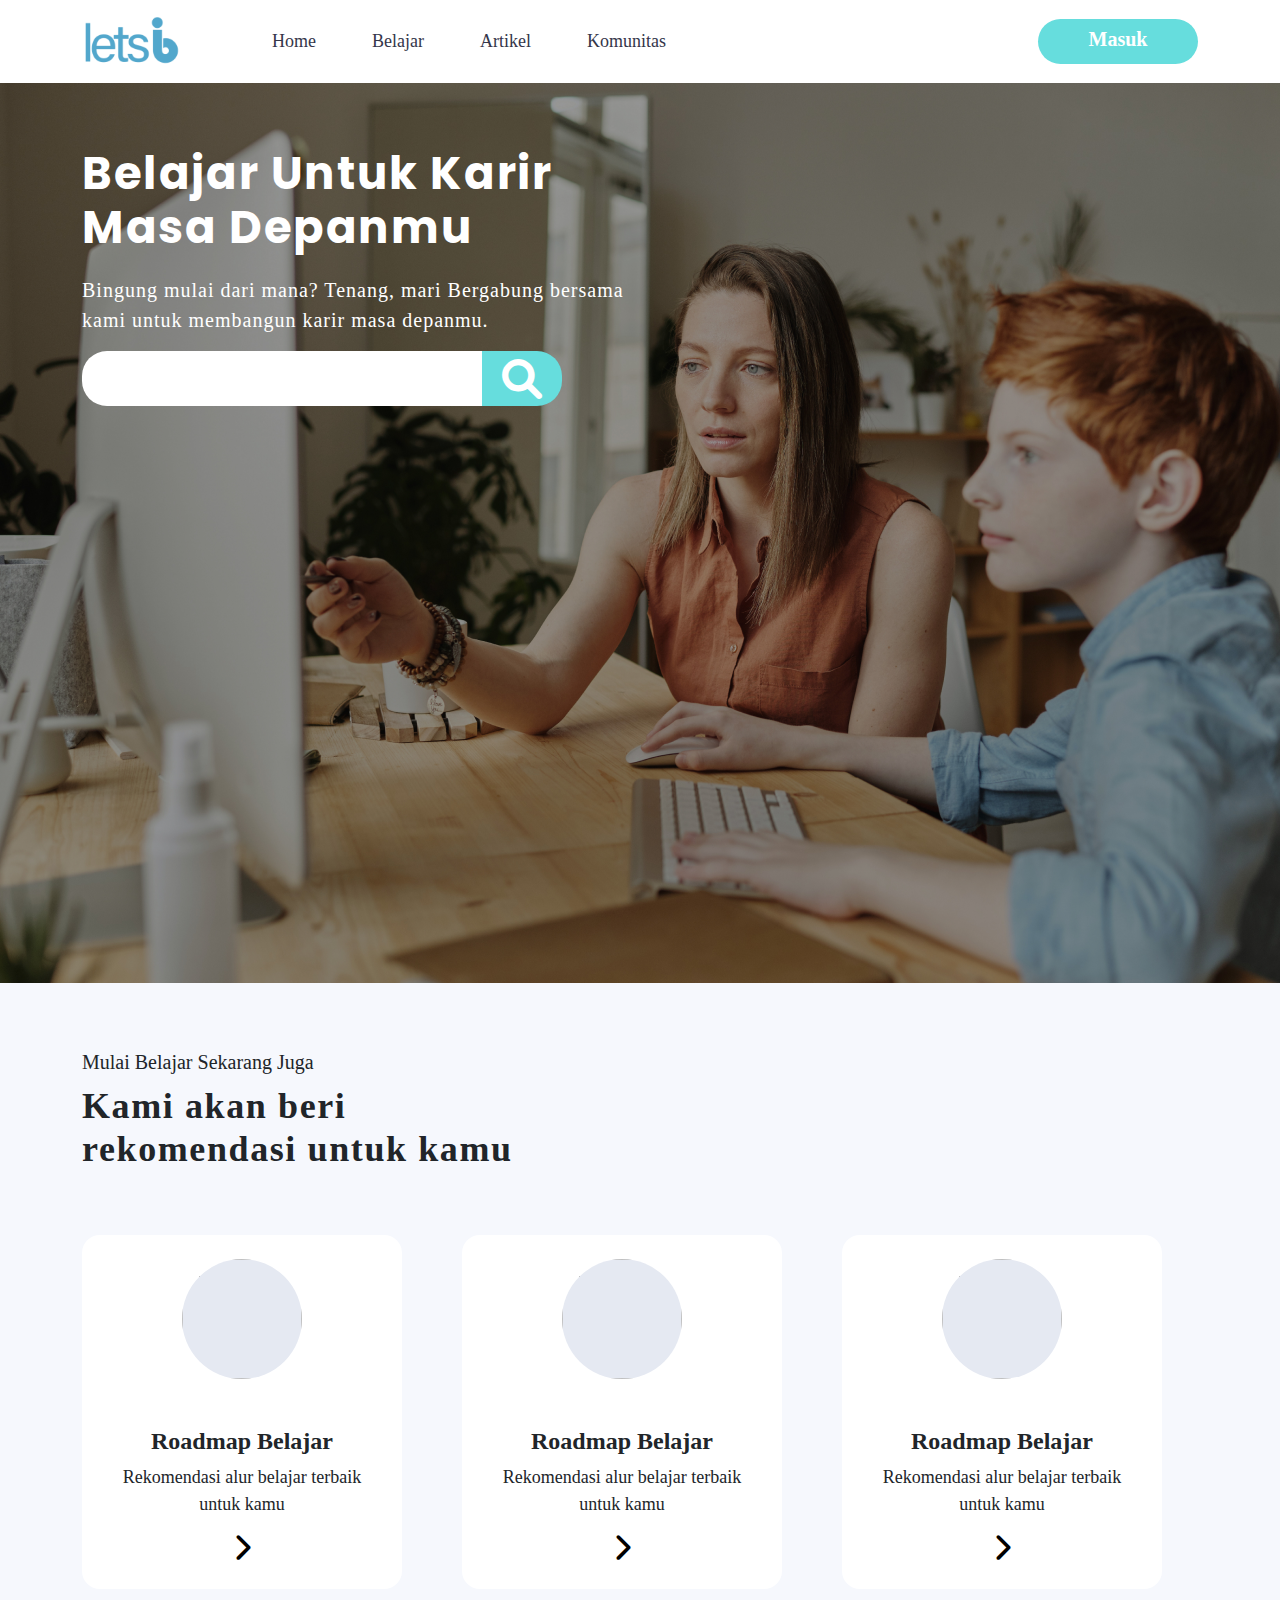
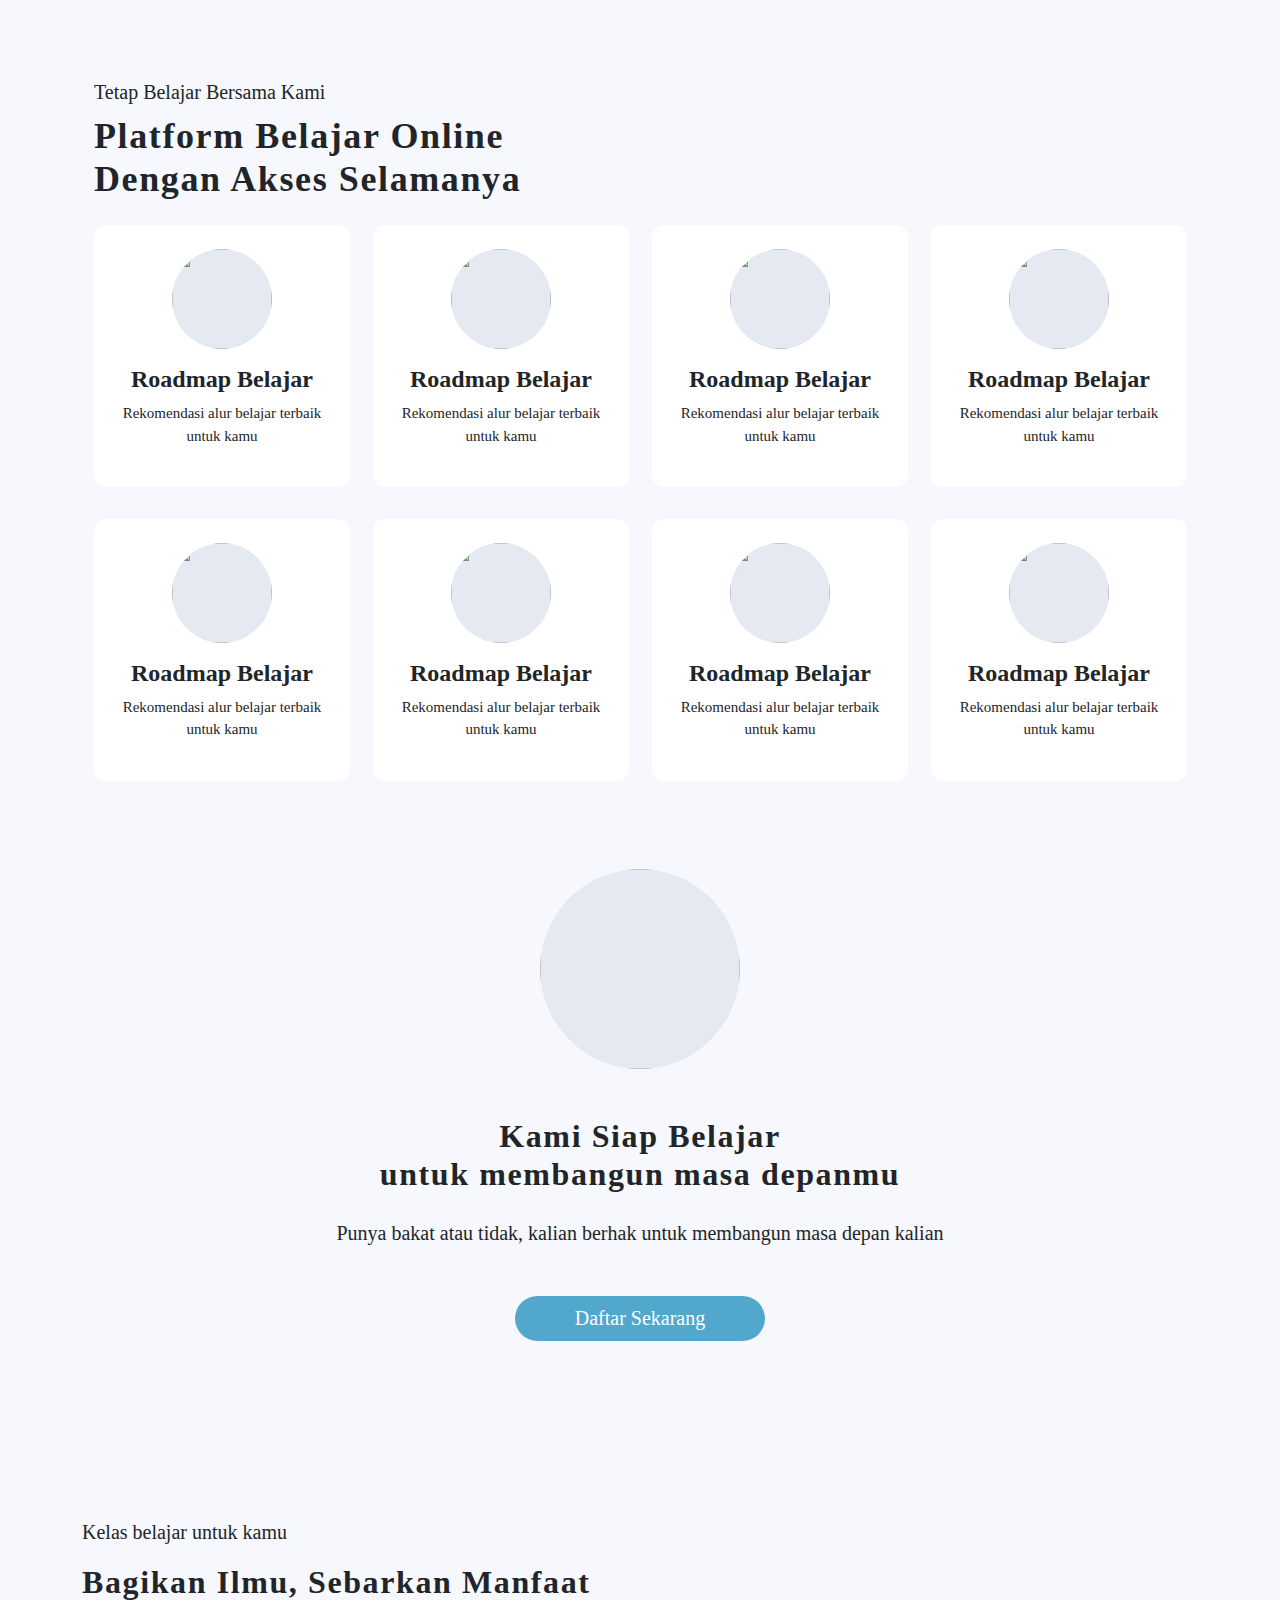
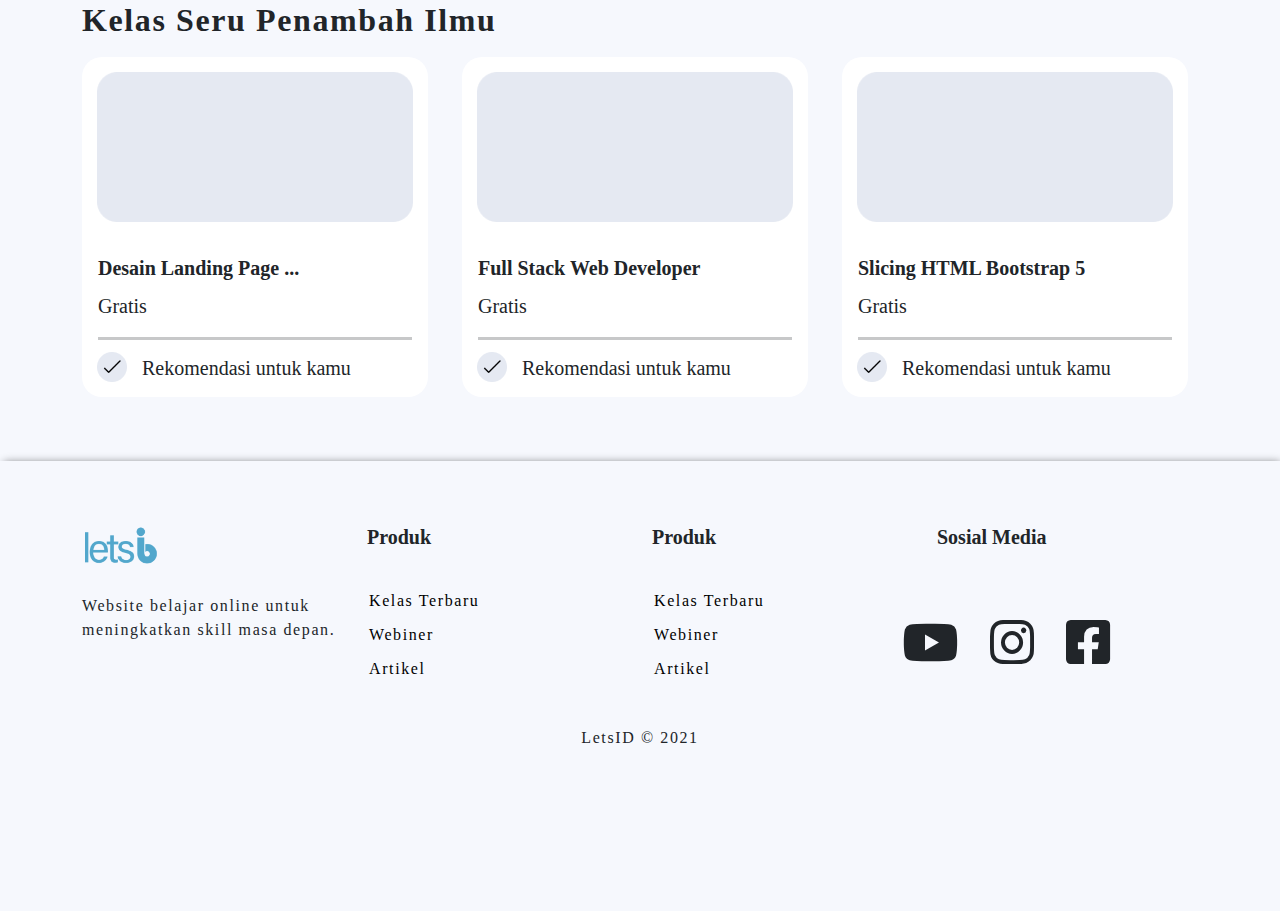
==== frontend/index.html @ ada897aa "add fitur" ====
<!DOCTYPE html>
<html lang="en">
  <head>
    <meta charset="UTF-8" />
    <meta http-equiv="X-UA-Compatible" content="IE=edge" />
    <meta name="viewport" content="width=device-width, initial-scale=1.0" />
    <link rel="stylesheet" href="assets/css/style.css" />
    <link rel="stylesheet" href="library/bootstrap/css/bootstrap.css" />
    <link rel="stylesheet" href="library/bootstrap/css/bootstrap.min.css" />
    <link rel="stylesheet" href="library/icon/css/all.min.css" />
    <title>Lets ID</title>
  </head>
  <body>
    <!-- Navbar -->
    <nav class="navbar py-2 navbar-expand-lg">
      <div class="container">
        <a class="navbar-brand" href="#">
          <img src="assets/images/li 1.png" alt="Logo" class="Logo-Brand" />
        </a>

        <button class="navbar-toggler navbar-light" type="button" data-bs-toggle="collapse" data-bs-target="#navbarSupportedContent" aria-controls="navbarSupportedContent" aria-expanded="false" aria-label="Toggle navigation">
          <span class="navbar-toggler-icon"></span>
        </button>

        <div class="collapse navbar-collapse" id="navbarSupportedContent">
          <ul class="navbar-nav me-auto">
            <li class="nav-item">
              <a class="nav-link active" aria-current="page" href="#">Home</a>
            </li>
            <li class="nav-item">
              <a class="nav-link" href="#">Belajar</a>
            </li>
            <li class="nav-item">
              <a class="nav-link" href="#">Artikel</a>
            </li>
            <li class="nav-item">
              <a class="nav-link" href="#">Komunitas</a>
            </li>
          </ul>
          <form action="">
            <div class="d-grid gap-5 d-md-flex justify-content-md-end">
              <a href="#" class="btn btn-secondary btn-login" type="submit">Masuk</a>
            </div>
          </form>
        </div>
      </div>
    </nav>
    <!-- Home section -->
    <section class="Home-section">
      <div class="container">
        <div class="row justify-content-between Home-row">
          <div class="col-md-6 h-100">
            <h1>Belajar Untuk Karir Masa Depanmu</h1>
            <p>Bingung mulai dari mana? Tenang, mari Bergabung bersama kami untuk membangun karir masa depanmu.</p>
            <input type="text" name="" id="#" class="Home-search" />
            <a href="#" class="search-icon">
              <i class="fas fa-search text-center"></i>
            </a>
          </div>
        </div>
      </div>
    </section>
    <!-- Roadmap-section -->
    <section class="Roadmap-section">
      <div class="container">
        <div class="row">
          <p class="fs-5 mb-2">Mulai Belajar Sekarang Juga</p>
          <h1 class="lg mb-5">
            Kami akan beri <br />
            rekomendasi untuk kamu
          </h1>
        </div>
        <div class="row row-Roadmap">
          <!-- card 1 -->
          <div class="col-sm-4">
            <div class="card mt-3 card-Roadmap">
              <div class="product-1 align-items-center text-center p-4">
                <img src="#" alt="" />
                <h5 class="mt-5">Roadmap Belajar</h5>
                <div class="card-text">
                  <p>Rekomendasi alur belajar terbaik untuk kamu</p>
                </div>
                <a href="#">
                  <span class="fas fa-chevron-right fs-3"></span>
                </a>
              </div>
            </div>
          </div>
          <!-- card-2 -->
          <div class="col-sm-4">
            <div class="card mt-3 card-Roadmap">
              <div class="product-1 align-items-center text-center p-4">
                <img src="#" alt="" />
                <h5 class="mt-5">Roadmap Belajar</h5>
                <div class="card-text">
                  <p>Rekomendasi alur belajar terbaik untuk kamu</p>
                </div>
                <a href="#">
                  <span class="fas fa-chevron-right fs-3"></span>
                </a>
              </div>
            </div>
          </div>
          <!-- card-3 -->
          <div class="col-sm-4">
            <div class="card mt-3 card-Roadmap">
              <div class="product-1 align-items-center text-center p-4">
                <img src="#" alt="" />
                <h5 class="mt-5">Roadmap Belajar</h5>
                <div class="card-text">
                  <p>Rekomendasi alur belajar terbaik untuk kamu</p>
                </div>
                <a href="#">
                  <span class="fas fa-chevron-right fs-3"></span>
                </a>
              </div>
            </div>
          </div>
        </div>
      </div>
    </section>
    <!-- Fitur-section -->
    <section class="Fitur-section">
      <div class="container p-4">
        <div class="row">
          <p class="fs-5 mb-2">Tetap Belajar Bersama Kami</p>
          <h1 class="lg">
            Platform Belajar Online <br />
            Dengan Akses Selamanya
          </h1>
        </div>
        <div class="row row-Fitur">
          <!-- card 1 -->
          <div class="col-sm-3">
            <div class="card mt-3 card-Fitur">
              <div class="product-1 align-items-center text-center p-4">
                <img src="#" alt="" />
                <h5 class="mt-3">Roadmap Belajar</h5>
                <div class="card-text">
                  <p>Rekomendasi alur belajar terbaik untuk kamu</p>
                </div>
              </div>
            </div>
          </div>
          <!-- card-2 -->
          <div class="col-sm-3">
            <div class="card mt-3 card-Fitur">
              <div class="product-1 align-items-center text-center p-4">
                <img src="#" alt="" />
                <h5 class="mt-3">Roadmap Belajar</h5>
                <div class="card-text">
                  <p>Rekomendasi alur belajar terbaik untuk kamu</p>
                </div>
              </div>
            </div>
          </div>
          <!-- card-3 -->
          <div class="col-sm-3">
            <div class="card mt-3 card-Fitur">
              <div class="product-1 align-items-center text-center p-4">
                <img src="#" alt="" />
                <h5 class="mt-3">Roadmap Belajar</h5>
                <div class="card-text">
                  <p>Rekomendasi alur belajar terbaik untuk kamu</p>
                </div>
              </div>
            </div>
          </div>
          <div class="col-sm-3">
            <div class="card mt-3 card-Fitur">
              <div class="product-1 text-center p-4">
                <img src="#" alt="" />
                <h5 class="mt-3">Roadmap Belajar</h5>
                <div class="card-text">
                  <p>Rekomendasi alur belajar terbaik untuk kamu</p>
                </div>
              </div>
            </div>
          </div>
        </div>
        <div class="row row-Fitur-2 mt-3">
          <!-- card 1 -->
          <div class="col-sm-3">
            <div class="card mt-3 card-Fitur">
              <div class="product-1 align-items-center text-center p-4">
                <img src="#" alt="" />
                <h5 class="mt-3">Roadmap Belajar</h5>
                <div class="card-text">
                  <p>Rekomendasi alur belajar terbaik untuk kamu</p>
                </div>
              </div>
            </div>
          </div>
          <!-- card-2 -->
          <div class="col-sm-3">
            <div class="card mt-3 card-Fitur">
              <div class="product-1 align-items-center text-center p-4">
                <img src="#" alt="" />
                <h5 class="mt-3">Roadmap Belajar</h5>
                <div class="card-text">
                  <p>Rekomendasi alur belajar terbaik untuk kamu</p>
                </div>
              </div>
            </div>
          </div>
          <!-- card-3 -->
          <div class="col-sm-3">
            <div class="card mt-3 card-Fitur">
              <div class="product-1 align-items-center text-center p-4">
                <img src="#" alt="" />
                <h5 class="mt-3">Roadmap Belajar</h5>
                <div class="card-text">
                  <p>Rekomendasi alur belajar terbaik untuk kamu</p>
                </div>
              </div>
            </div>
          </div>
          <div class="col-sm-3">
            <div class="card mt-3 card-Fitur">
              <div class="product-1 text-center p-4">
                <img src="#" alt="" />
                <h5 class="mt-3">Roadmap Belajar</h5>
                <div class="card-text">
                  <p>Rekomendasi alur belajar terbaik untuk kamu</p>
                </div>
              </div>
            </div>
          </div>
        </div>
      </div>
    </section>
    <!-- Daftar-section -->
    <section class="Daftar-section">
      <div class="container">
        <div class="Content-Daftar align-items-center text-center">
          <img src="#" alt="" class="mb-5" />
          <h3 class="mb-4 fw-bold fs-2">
            Kami Siap Belajar <br />
            untuk membangun masa depanmu
          </h3>
          <div class="card-text mb-5">
            <p class="mb-5">Punya bakat atau tidak, kalian berhak untuk membangun masa depan kalian</p>
            <a href="#" class="btn btn-daftar"> Daftar Sekarang</a>
          </div>
        </div>
      </div>
    </section>

    <!-- Course section -->
    <section class="Course-section">
      <div class="container">
        <p>Kelas belajar untuk kamu</p>
        <h3 class="fw-bold fs-2">
          Bagikan Ilmu, Sebarkan Manfaat <br />
          Kelas Seru Penambah Ilmu
        </h3>
        <div class="row">
          <div class="col-md-4">
            <div class="card card-course">
              <img src="./assets/images/Rectangle 13.png" alt="" />
              <div class="card-body">
                <div class="card-title fw-bold fs-5">Desain Landing Page ...</div>
                <p class="card-text">Gratis</p>
                <hr style="height: 3px" />
              </div>
              <div class="d-flex align-items-star component">
                <img src="./assets/images/icon/Component 6.png" alt="" class="Icon-Recomend" />
                <p class="card-text">Rekomendasi untuk kamu</p>
              </div>
            </div>
          </div>
          <div class="col-md-4">
            <div class="card card-course">
              <img src="./assets/images/Rectangle 13.png" alt="" />
              <div class="card-body">
                <div class="card-title fw-bold fs-5">Full Stack Web Developer</div>
                <p class="card-text">Gratis</p>
                <hr style="height: 3px" />
              </div>
              <div class="d-flex align-items-star component">
                <img src="./assets/images/icon/Component 6.png" alt="" class="Icon-Recomend" />
                <p class="card-text">Rekomendasi untuk kamu</p>
              </div>
            </div>
          </div>
          <div class="col-md-4">
            <div class="card card-course">
              <img src="./assets/images/Rectangle 13.png" alt="" />
              <div class="card-body">
                <div class="card-title fw-bold fs-5">Slicing HTML Bootstrap 5</div>
                <p class="card-text">Gratis</p>
                <hr style="height: 3px" />
              </div>
              <div class="d-flex align-items-star component">
                <img src="./assets/images/icon/Component 6.png" alt="" class="Icon-Recomend" />
                <p class="card-text">Rekomendasi untuk kamu</p>
              </div>
            </div>
          </div>
        </div>
      </div>
    </section>
    <footer class="footer-section">
      <div class="container">
        <div class="row">
          <div class="col-md-3">
            <img src="./assets/images/li 1.png" alt="" />
            <p>Website belajar online untuk meningkatkan skill masa depan.</p>
          </div>
          <div class="col-md-3">
            <h5 class="fw-bold">Produk</h5>
            <ul>
              <li><a href="#">Kelas Terbaru</a></li>
              <li><a href="#">Webiner</a></li>
              <li><a href="#">Artikel</a></li>
            </ul>
          </div>
          <div class="col-md-3">
            <h5 class="fw-bold">Produk</h5>
            <ul>
              <li><a href="#">Kelas Terbaru</a></li>
              <li><a href="#">Webiner</a></li>
              <li><a href="#">Artikel</a></li>
            </ul>
          </div>
          <div class="col-md-3">
            <h5 class="fw-bold">Sosial Media</h5>
            <ul class="list-group list-group-horizontal footer-sosmed">
              <li class="list-group-item"><i class="fab fa-youtube"></i></li>
              <li class="list-group-item"><i class="fab fa-instagram"></i></li>
              <li class="list-group-item"><i class="fab fa-facebook-square"></i></li>
            </ul>
          </div>
        </div>
        <div class="row text-center">
          <p>LetsID © 2021</p>
        </div>
      </div>
    </footer>
    <script src="library/bootstrap/js/bootstrap.bundle.min.js"></script>
  </body>
</html>
---- frontend/assets/css/style.css ----
:root {
  --font-title: "poppins-bold";
  --font-second: "poppins";
  --color-primary: #34364a;
  --Background-color: #f6f8fd;
}
* {
  margin: 0;
  padding: 0;
  box-sizing: border-box;
}
h1,
h2,
h3 {
  letter-spacing: 0.1rem;
}
/* Navbar */
.navbar .navbar-brand {
  width: 122px;
  font-family: "spartan";
  font-size: 36px;
  color: #000;
  margin-right: 60px;
}
.navbar .Logo-Brand {
  width: 100px;
}
.navbar .nav-link {
  font-size: 18px;
  margin-right: 40px;
  font-family: var(--font-second);
  color: var(--color-primary) !important;
}
.navbar .search-button {
  width: 60px;
  height: 60px;
  background-color: #e5e9f2;
  border-radius: 100px;
}
.navbar .btn-secondary {
  background-color: #66dddd;
  border: 0;
}

.navbar .btn-login {
  width: 160px;
  height: 45px;
  border-radius: 27px;
  font-family: var(--font-second);
  font-weight: bold;
  font-size: 20px;
  padding-top: 5px;
  color: #fff;
}
/* akhir navbar */

/* Home section */
.Home-section {
  padding-top: 5%;
  background-image: url(../images/1\ 1.png);
  background-repeat: no-repeat;
  min-height: 100vh;
  color: white;
}

.Home-section .Home-row h1 {
  font-family: var(--font-title);
  font-size: 45px;
}
.Home-section .Home-row p {
  font-family: var(--font-second);
  font-size: 20px;
  letter-spacing: 1px;
  margin-top: 20px;
}

.Home-section .Home-search {
  width: 400px;
  height: 55px;
  border: none;
  border-radius: 25px 0px 0px 25px;
  font-family: var(--font-second);
  padding-left: 20px;
}

.Home-section .fa-search {
  position: absolute;
  padding-top: 8px;
  font-size: 40px;
  color: #fff;
  background-color: #66dddd;
  border-radius: 0px 25px 25px 0px;
  width: 80px;
  height: 55px;
}
/* Roadmap-section */
.Roadmap-section {
  padding-top: 5%;
  font-family: var(--font-second);
  background-color: var(--Background-color);
  width: 100%;
}
.Roadmap-section h1 {
  font-size: 36px;
  font-weight: bold;
}

.Roadmap-section .card-Roadmap {
  width: 20rem;
  border-radius: 18px;
  border: none;
  font-family: var(--font-second);
  background: #fff;
}
.Roadmap-section .card-Roadmap img {
  width: 120px;
  height: 120px;
  background-color: #e5e9f2;
  border-radius: 100px;
}

.Roadmap-section .card-Roadmap h5 {
  font-size: 24px;
  font-weight: bold;
}
.Roadmap-section .card-Roadmap p {
  font-size: 18px;
}
.Roadmap-section .card-Roadmap span {
  color: #000;
}
/* Fitur-section */
.Fitur-section {
  padding-top: 5%;
  font-family: var(--font-second);
  background: var(--Background-color);
}
.Fitur-section h1 {
  font-size: 36px;
  font-weight: bold;
}
.Fitur-section .card-Fitur {
  width: 16rem;
  border-radius: 12px;
  border: none;
  font-family: var(--font-second);
  background: #fff;
}
.Fitur-section .card-Fitur img {
  width: 100px;
  height: 100px;
  background-color: #e5e9f2;
  border-radius: 100px;
}
.Fitur-section .card-Fitur h5 {
  font-size: 24px;
  font-weight: bold;
}
.Fitur-section .card-Fitur p {
  font-size: 15px;
}
.Fitur-section .card-Fitur span {
  color: #000;
}

.Daftar-section {
  padding-top: 5%;
  padding-bottom: 5%;
  font-family: var(--font-second);
  background: #f6f8fd;
}

.Daftar-section .Content-Daftar img {
  width: 200px;
  height: 200px;
  background-color: #e5e9f2;
  border-radius: 100px;
}

.Daftar-section .btn-daftar {
  background: #52a7cc;
  width: 250px;
  height: 45px;
  font-size: 20px;
  color: #fff;
  border-radius: 25px;
}

.Daftar-section p {
  font-size: 20px;
}

/* course-section */
.Course-section {
  padding-top: 5%;
  padding-bottom: 5%;
  font-family: var(--font-second);
  background: #f6f8fd;
}
.Course-section p {
  font-size: 20px;
}
.Course-section .card-course {
  width: 346px;
  height: 340px;
  border-radius: 20px;
  border: none;
  cursor: pointer;
  transition: transform 0.3s;
  margin-top: 10px;
}

.Course-section .card-course:hover {
  transform: translateY(-15px);
  transition: transform 0.3s;
}

.Course-section img {
  padding: 15px;
}

.Course-section .Icon-Recomend {
  position: relative;
  left: 0px;
  top: -35px;
}
.Course-section .component .card-text {
  position: relative;
  top: -19px;
}
.footer-section {
  padding-top: 5%;
  height: 50vh;
  font-family: var(--font-second);
  background: #f6f8fd;
  box-shadow: 2px -1px 8px -2px rgba(0, 0, 0, 0.47);
  -webkit-box-shadow: 2px -1px 8px -2px rgba(0, 0, 0, 0.47);
  -moz-box-shadow: 2px -1px 8px -2px rgba(0, 0, 0, 0.47);
  box-shadow: 2px -1px 8px -2px rgba(0, 0, 0, 0.47);
  -webkit-box-shadow: 2px -1px 8px -2px rgba(0, 0, 0, 0.47);
  -moz-box-shadow: 2px -1px 8px -2px rgba(0, 0, 0, 0.47);
}
.footer-section img {
  width: 30%;
}
.footer-section p {
  margin-top: 25px;
  letter-spacing: 0.1em;
  font-size: 16px;
}
.footer-section ul {
  position: relative;
  left: -30px;
  margin-top: 35px;
}

.footer-section li {
  list-style: none;
  text-decoration: none;
}
.footer-section li a {
  text-decoration: none;
  line-height: 2.1em;
  letter-spacing: 0.1em;
  font-size: 16px;
  color: #000;
}
.footer-section li a:hover {
  text-decoration: none;
  line-height: 2.1em;
  letter-spacing: 0.1em;
  font-size: 16px;
  color: #66dddd;
}

.footer-section .text-product {
  margin-top: 40px;
  letter-spacing: 0.1em;
  line-height: 2em;
  font-size: 16px;
}

.footer-section .list-group-item {
  position: relative;
  left: -8%;
  border: none;
  background: none;
  font-size: 50px;
  cursor: pointer;
  margin-top: 15px;
}
/* Breakpoint */
/* Home page */
/* version mobile */
@media (max-width: 575.98px) {
  .navbar .btn-serach {
    display: none;
    position: relative;
    width: 60px;
    height: 60px;
    border-radius: 100px;
  }
  .navbar .btn-login {
    width: 100%;
    height: 55px;
    border-radius: 25px;
    font-family: var(--font-second);
    font-size: 20px;
    color: #fff;
  }
  /* home section */
  .Home-section .Home-row .home-image {
    display: none;
  }
  .Home-section .Home-row .btn-daftar {
    width: 100%;
  }
  .Home-section .Home-row h1 {
    font-family: var(--font-title);
    font-size: 40px;
  }
  .Home-section .Home-row p {
    font-family: var(--font-second);
    font-size: 18px;
    letter-spacing: 0.5px;
    margin-top: 50px;
  }
  /*  Roadmap-section*/
  .Roadmap-section {
    padding-top: 25%;
    font-family: var(--font-second);
  }
  .Roadmap-section .row-Roadmap {
    margin-top: 20px;
  }
  .Roadmap-section .card-Roadmap {
    width: 100%;
  }

  .Fitur-section .card-Fitur {
    width: 100%;
    margin-bottom: 10px;
  }

  .Course-section .card-course {
    width: 100%;
    margin-bottom: 20px;
  }

  .Course-section .card-course:hover {
    transform: none;
    transition: none;
  }
  .footer-section {
    height: 100vh;
  }
  .footer-section .list-group-item {
    position: relative;
    left: 2.5%;
    border: none;
    background: none;
    font-size: 40px;
    cursor: pointer;
  }
  .footer-section .list-group-item:nth-child(1):hover {
    color: red;
  }
  .footer-section .list-group-item:nth-child(2):hover {
    background: #121fcf;
    background: -webkit-linear-gradient(to right, #121fcf 0%, #ff26e9 50%, #cf601f 100%);
    background: -moz-linear-gradient(to right, #121fcf 0%, #ff26e9 50%, #cf601f 100%);
    background: linear-gradient(to right, #121fcf 0%, #ff26e9 50%, #cf601f 100%);
    -webkit-background-clip: text;
    -webkit-text-fill-color: transparent;
  }
  .footer-section .list-group-item:nth-child(3):hover {
    color: #548cff;
  }
}
/* akhir breakpoint */
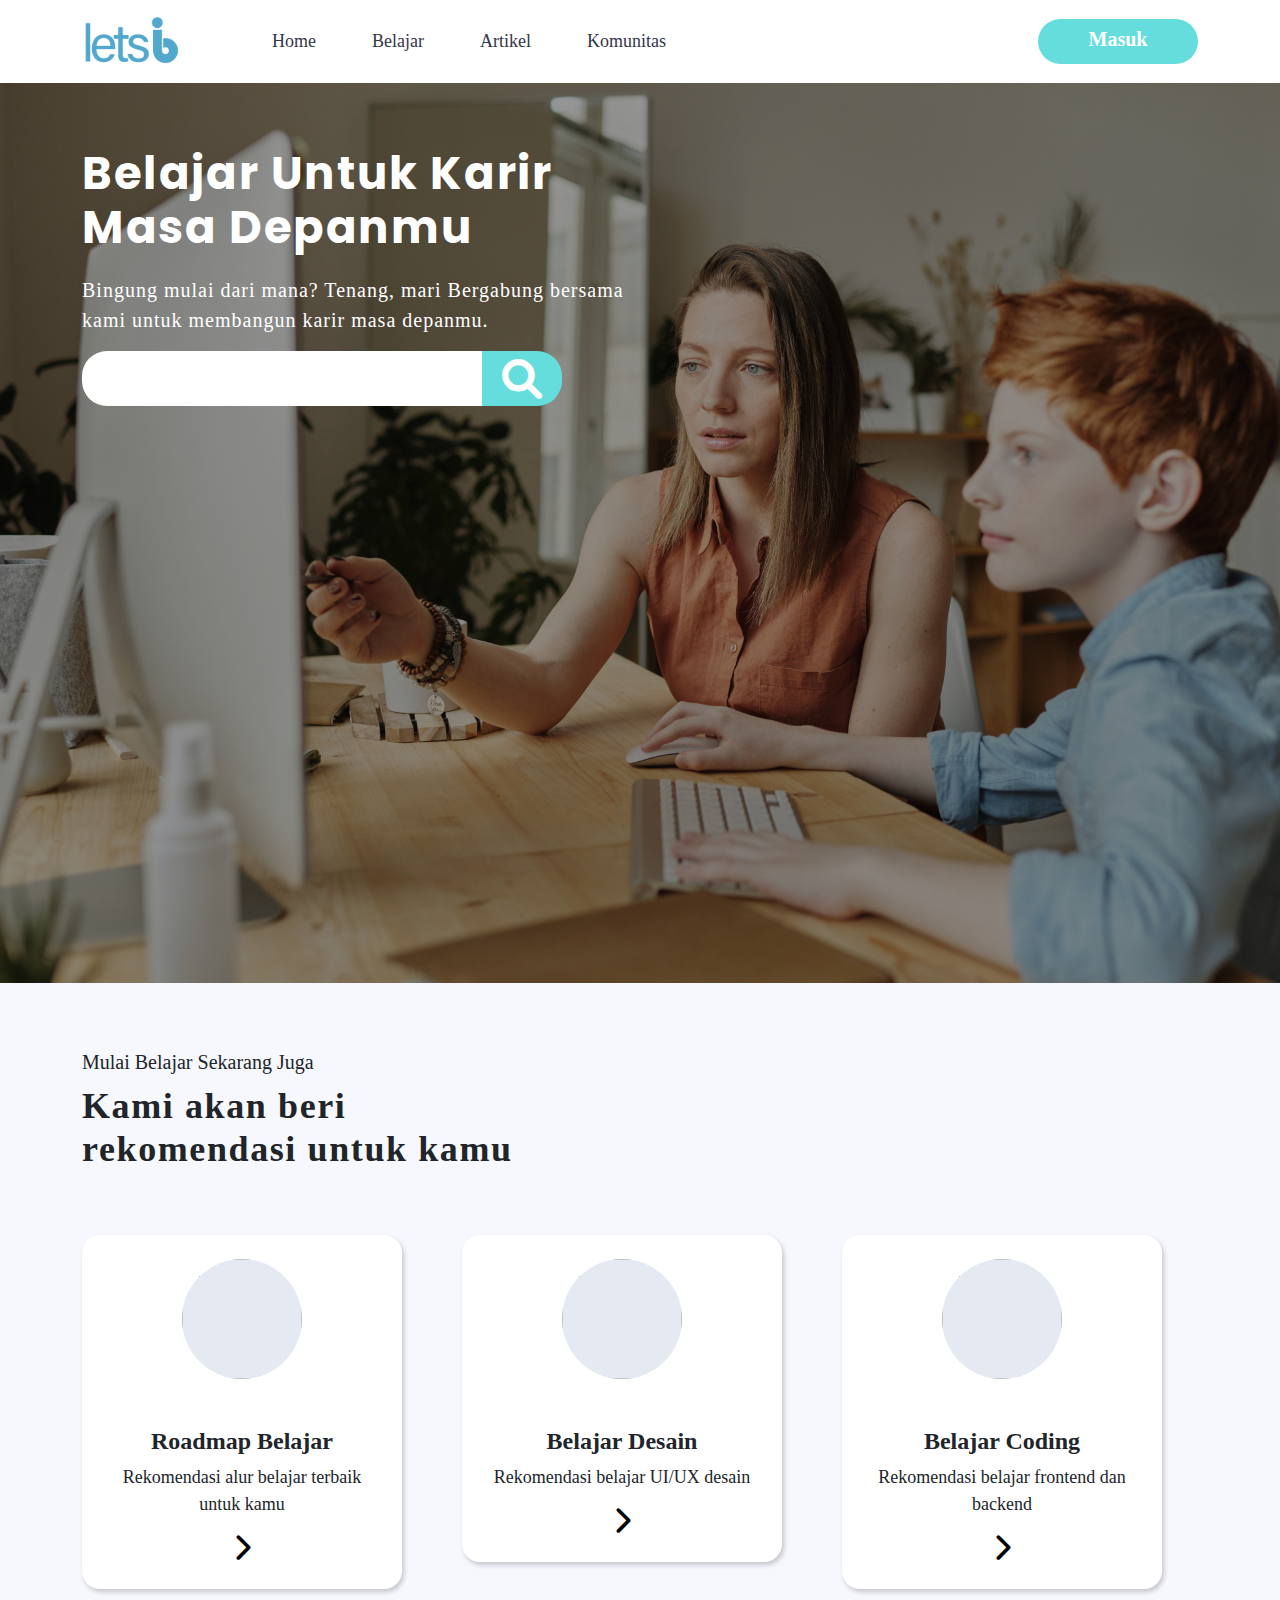
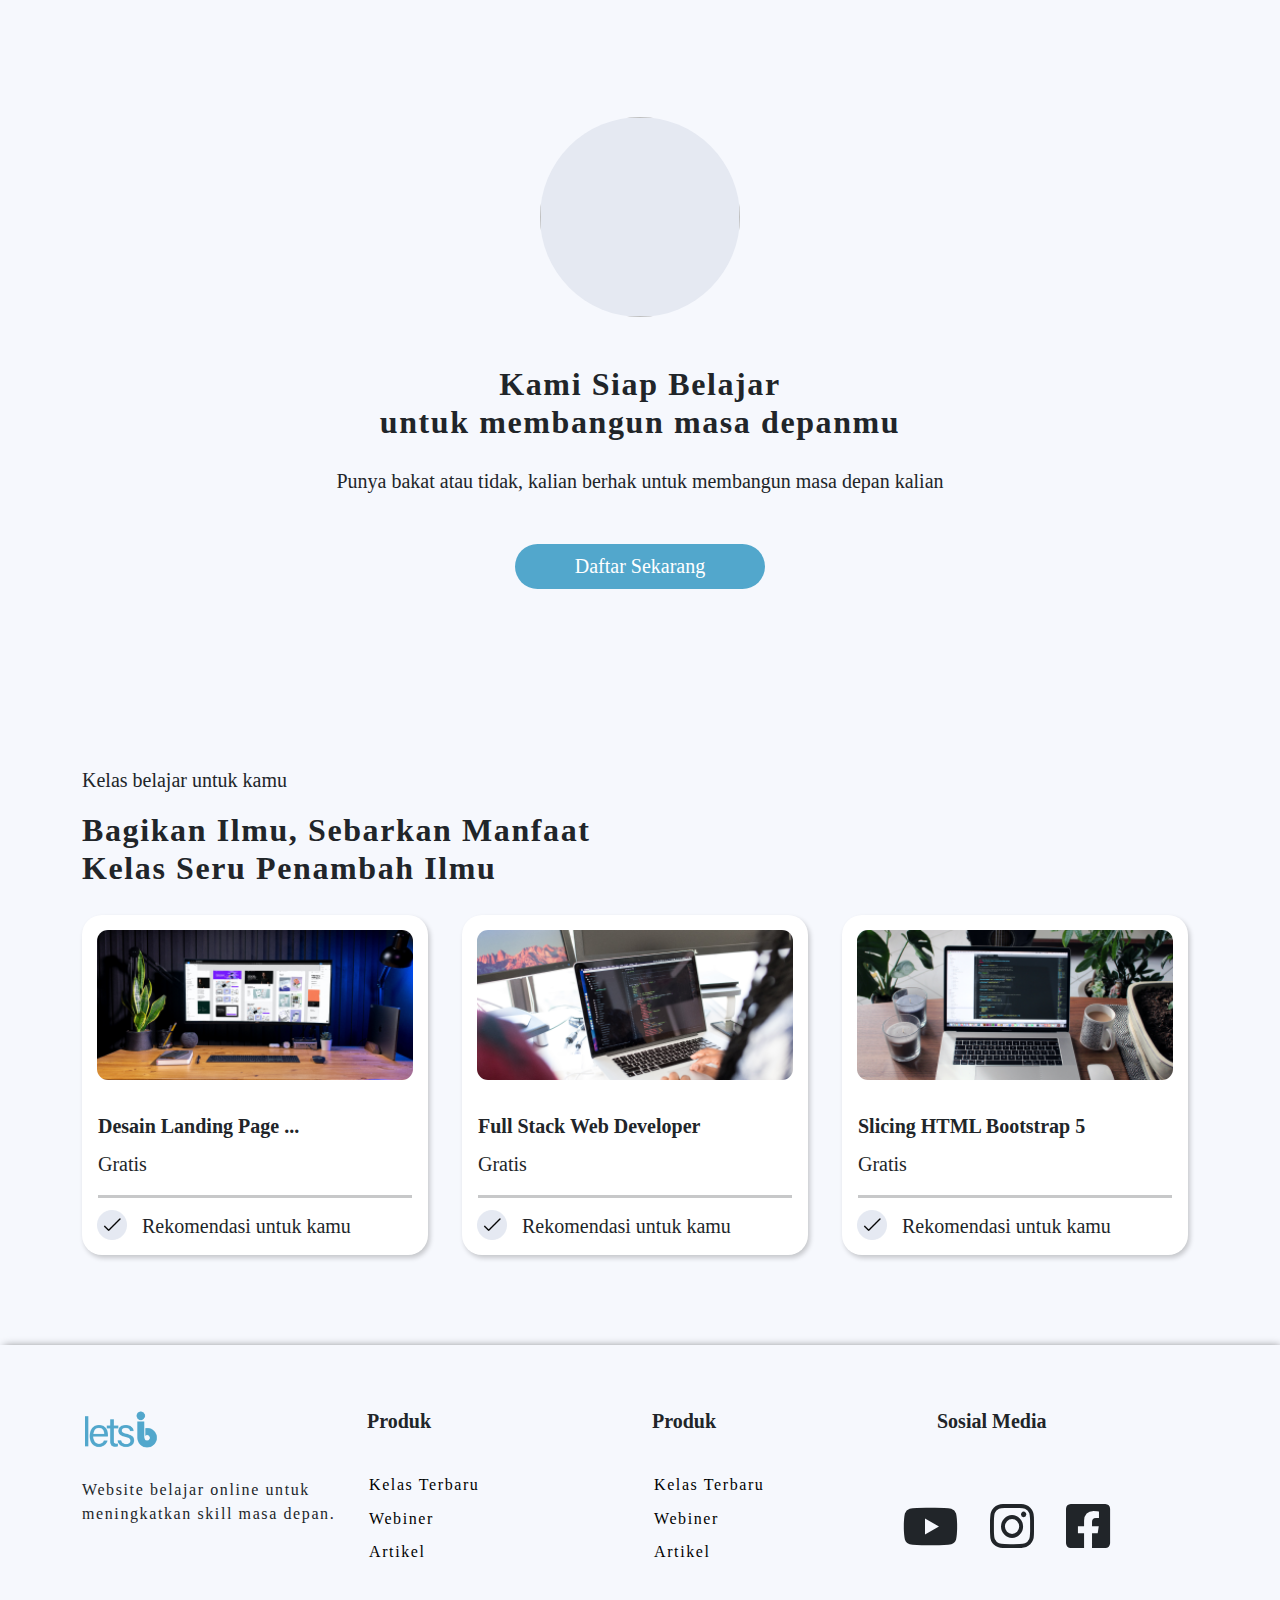
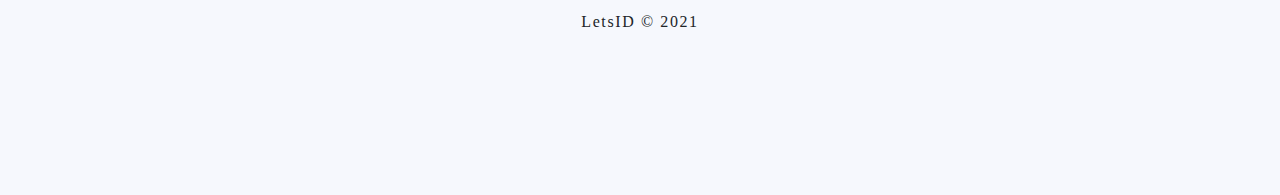
==== commit 4fd30f31: "commit modif landing page" ====
--- a/frontend/index.html
+++ b/frontend/index.html
@@ -91,9 +91,9 @@
             <div class="card mt-3 card-Roadmap">
               <div class="product-1 align-items-center text-center p-4">
                 <img src="#" alt="" />
-                <h5 class="mt-5">Roadmap Belajar</h5>
+                <h5 class="mt-5">Belajar Desain</h5>
                 <div class="card-text">
-                  <p>Rekomendasi alur belajar terbaik untuk kamu</p>
+                  <p>Rekomendasi belajar UI/UX desain</p>
                 </div>
                 <a href="#">
                   <span class="fas fa-chevron-right fs-3"></span>
@@ -106,9 +106,9 @@
             <div class="card mt-3 card-Roadmap">
               <div class="product-1 align-items-center text-center p-4">
                 <img src="#" alt="" />
-                <h5 class="mt-5">Roadmap Belajar</h5>
+                <h5 class="mt-5">Belajar Coding</h5>
                 <div class="card-text">
-                  <p>Rekomendasi alur belajar terbaik untuk kamu</p>
+                  <p>Rekomendasi belajar frontend dan backend</p>
                 </div>
                 <a href="#">
                   <span class="fas fa-chevron-right fs-3"></span>
@@ -120,115 +120,7 @@
       </div>
     </section>
     <!-- Fitur-section -->
-    <section class="Fitur-section">
-      <div class="container p-4">
-        <div class="row">
-          <p class="fs-5 mb-2">Tetap Belajar Bersama Kami</p>
-          <h1 class="lg">
-            Platform Belajar Online <br />
-            Dengan Akses Selamanya
-          </h1>
-        </div>
-        <div class="row row-Fitur">
-          <!-- card 1 -->
-          <div class="col-sm-3">
-            <div class="card mt-3 card-Fitur">
-              <div class="product-1 align-items-center text-center p-4">
-                <img src="#" alt="" />
-                <h5 class="mt-3">Roadmap Belajar</h5>
-                <div class="card-text">
-                  <p>Rekomendasi alur belajar terbaik untuk kamu</p>
-                </div>
-              </div>
-            </div>
-          </div>
-          <!-- card-2 -->
-          <div class="col-sm-3">
-            <div class="card mt-3 card-Fitur">
-              <div class="product-1 align-items-center text-center p-4">
-                <img src="#" alt="" />
-                <h5 class="mt-3">Roadmap Belajar</h5>
-                <div class="card-text">
-                  <p>Rekomendasi alur belajar terbaik untuk kamu</p>
-                </div>
-              </div>
-            </div>
-          </div>
-          <!-- card-3 -->
-          <div class="col-sm-3">
-            <div class="card mt-3 card-Fitur">
-              <div class="product-1 align-items-center text-center p-4">
-                <img src="#" alt="" />
-                <h5 class="mt-3">Roadmap Belajar</h5>
-                <div class="card-text">
-                  <p>Rekomendasi alur belajar terbaik untuk kamu</p>
-                </div>
-              </div>
-            </div>
-          </div>
-          <div class="col-sm-3">
-            <div class="card mt-3 card-Fitur">
-              <div class="product-1 text-center p-4">
-                <img src="#" alt="" />
-                <h5 class="mt-3">Roadmap Belajar</h5>
-                <div class="card-text">
-                  <p>Rekomendasi alur belajar terbaik untuk kamu</p>
-                </div>
-              </div>
-            </div>
-          </div>
-        </div>
-        <div class="row row-Fitur-2 mt-3">
-          <!-- card 1 -->
-          <div class="col-sm-3">
-            <div class="card mt-3 card-Fitur">
-              <div class="product-1 align-items-center text-center p-4">
-                <img src="#" alt="" />
-                <h5 class="mt-3">Roadmap Belajar</h5>
-                <div class="card-text">
-                  <p>Rekomendasi alur belajar terbaik untuk kamu</p>
-                </div>
-              </div>
-            </div>
-          </div>
-          <!-- card-2 -->
-          <div class="col-sm-3">
-            <div class="card mt-3 card-Fitur">
-              <div class="product-1 align-items-center text-center p-4">
-                <img src="#" alt="" />
-                <h5 class="mt-3">Roadmap Belajar</h5>
-                <div class="card-text">
-                  <p>Rekomendasi alur belajar terbaik untuk kamu</p>
-                </div>
-              </div>
-            </div>
-          </div>
-          <!-- card-3 -->
-          <div class="col-sm-3">
-            <div class="card mt-3 card-Fitur">
-              <div class="product-1 align-items-center text-center p-4">
-                <img src="#" alt="" />
-                <h5 class="mt-3">Roadmap Belajar</h5>
-                <div class="card-text">
-                  <p>Rekomendasi alur belajar terbaik untuk kamu</p>
-                </div>
-              </div>
-            </div>
-          </div>
-          <div class="col-sm-3">
-            <div class="card mt-3 card-Fitur">
-              <div class="product-1 text-center p-4">
-                <img src="#" alt="" />
-                <h5 class="mt-3">Roadmap Belajar</h5>
-                <div class="card-text">
-                  <p>Rekomendasi alur belajar terbaik untuk kamu</p>
-                </div>
-              </div>
-            </div>
-          </div>
-        </div>
-      </div>
-    </section>
+
     <!-- Daftar-section -->
     <section class="Daftar-section">
       <div class="container">
@@ -257,7 +149,7 @@
         <div class="row">
           <div class="col-md-4">
             <div class="card card-course">
-              <img src="./assets/images/Rectangle 13.png" alt="" />
+              <img src="./assets/images/landing_page.png" alt="" />
               <div class="card-body">
                 <div class="card-title fw-bold fs-5">Desain Landing Page ...</div>
                 <p class="card-text">Gratis</p>
@@ -271,7 +163,7 @@
           </div>
           <div class="col-md-4">
             <div class="card card-course">
-              <img src="./assets/images/Rectangle 13.png" alt="" />
+              <img src="./assets/images/fullstack.png" alt="" />
               <div class="card-body">
                 <div class="card-title fw-bold fs-5">Full Stack Web Developer</div>
                 <p class="card-text">Gratis</p>
@@ -285,7 +177,7 @@
           </div>
           <div class="col-md-4">
             <div class="card card-course">
-              <img src="./assets/images/Rectangle 13.png" alt="" />
+              <img src="./assets/images/slicing.png" alt="" />
               <div class="card-body">
                 <div class="card-title fw-bold fs-5">Slicing HTML Bootstrap 5</div>
                 <p class="card-text">Gratis</p>
--- a/frontend/assets/css/style.css
+++ b/frontend/assets/css/style.css
@@ -109,9 +109,18 @@
   width: 20rem;
   border-radius: 18px;
   border: none;
+  box-shadow: 2px 3px 5px rgba(0, 0, 0, 0.2);
   font-family: var(--font-second);
   background: #fff;
-}
+  transition: transform 0.3s;
+  cursor: pointer;
+}
+
+.Roadmap-section .card-Roadmap:hover {
+  transform: translateY(-15px);
+  transition: transform 0.3s;
+}
+
 .Roadmap-section .card-Roadmap img {
   width: 120px;
   height: 120px;
@@ -129,42 +138,9 @@
 .Roadmap-section .card-Roadmap span {
   color: #000;
 }
-/* Fitur-section */
-.Fitur-section {
-  padding-top: 5%;
-  font-family: var(--font-second);
-  background: var(--Background-color);
-}
-.Fitur-section h1 {
-  font-size: 36px;
-  font-weight: bold;
-}
-.Fitur-section .card-Fitur {
-  width: 16rem;
-  border-radius: 12px;
-  border: none;
-  font-family: var(--font-second);
-  background: #fff;
-}
-.Fitur-section .card-Fitur img {
-  width: 100px;
-  height: 100px;
-  background-color: #e5e9f2;
-  border-radius: 100px;
-}
-.Fitur-section .card-Fitur h5 {
-  font-size: 24px;
-  font-weight: bold;
-}
-.Fitur-section .card-Fitur p {
-  font-size: 15px;
-}
-.Fitur-section .card-Fitur span {
-  color: #000;
-}
 
 .Daftar-section {
-  padding-top: 5%;
+  padding-top: 10%;
   padding-bottom: 5%;
   font-family: var(--font-second);
   background: #f6f8fd;
@@ -193,7 +169,7 @@
 /* course-section */
 .Course-section {
   padding-top: 5%;
-  padding-bottom: 5%;
+  padding-bottom: 7%;
   font-family: var(--font-second);
   background: #f6f8fd;
 }
@@ -203,11 +179,12 @@
 .Course-section .card-course {
   width: 346px;
   height: 340px;
+  box-shadow: 2px 3px 5px rgba(0, 0, 0, 0.2);
   border-radius: 20px;
   border: none;
   cursor: pointer;
   transition: transform 0.3s;
-  margin-top: 10px;
+  margin-top: 20px;
 }
 
 .Course-section .card-course:hover {
@@ -217,6 +194,7 @@
 
 .Course-section img {
   padding: 15px;
+  border-radius: 26px;
 }
 
 .Course-section .Icon-Recomend {
@@ -228,6 +206,7 @@
   position: relative;
   top: -19px;
 }
+
 .footer-section {
   padding-top: 5%;
   height: 50vh;
@@ -288,6 +267,20 @@
   font-size: 50px;
   cursor: pointer;
   margin-top: 15px;
+}
+.footer-section .list-group-item:nth-child(1):hover {
+  color: red;
+}
+.footer-section .list-group-item:nth-child(2):hover {
+  background: #121fcf;
+  background: -webkit-linear-gradient(to right, #121fcf 0%, #ff26e9 50%, #cf601f 100%);
+  background: -moz-linear-gradient(to right, #121fcf 0%, #ff26e9 50%, #cf601f 100%);
+  background: linear-gradient(to right, #121fcf 0%, #ff26e9 50%, #cf601f 100%);
+  -webkit-background-clip: text;
+  -webkit-text-fill-color: transparent;
+}
+.footer-section .list-group-item:nth-child(3):hover {
+  color: #548cff;
 }
 /* Breakpoint */
 /* Home page */
@@ -362,19 +355,5 @@
     font-size: 40px;
     cursor: pointer;
   }
-  .footer-section .list-group-item:nth-child(1):hover {
-    color: red;
-  }
-  .footer-section .list-group-item:nth-child(2):hover {
-    background: #121fcf;
-    background: -webkit-linear-gradient(to right, #121fcf 0%, #ff26e9 50%, #cf601f 100%);
-    background: -moz-linear-gradient(to right, #121fcf 0%, #ff26e9 50%, #cf601f 100%);
-    background: linear-gradient(to right, #121fcf 0%, #ff26e9 50%, #cf601f 100%);
-    -webkit-background-clip: text;
-    -webkit-text-fill-color: transparent;
-  }
-  .footer-section .list-group-item:nth-child(3):hover {
-    color: #548cff;
-  }
 }
 /* akhir breakpoint */
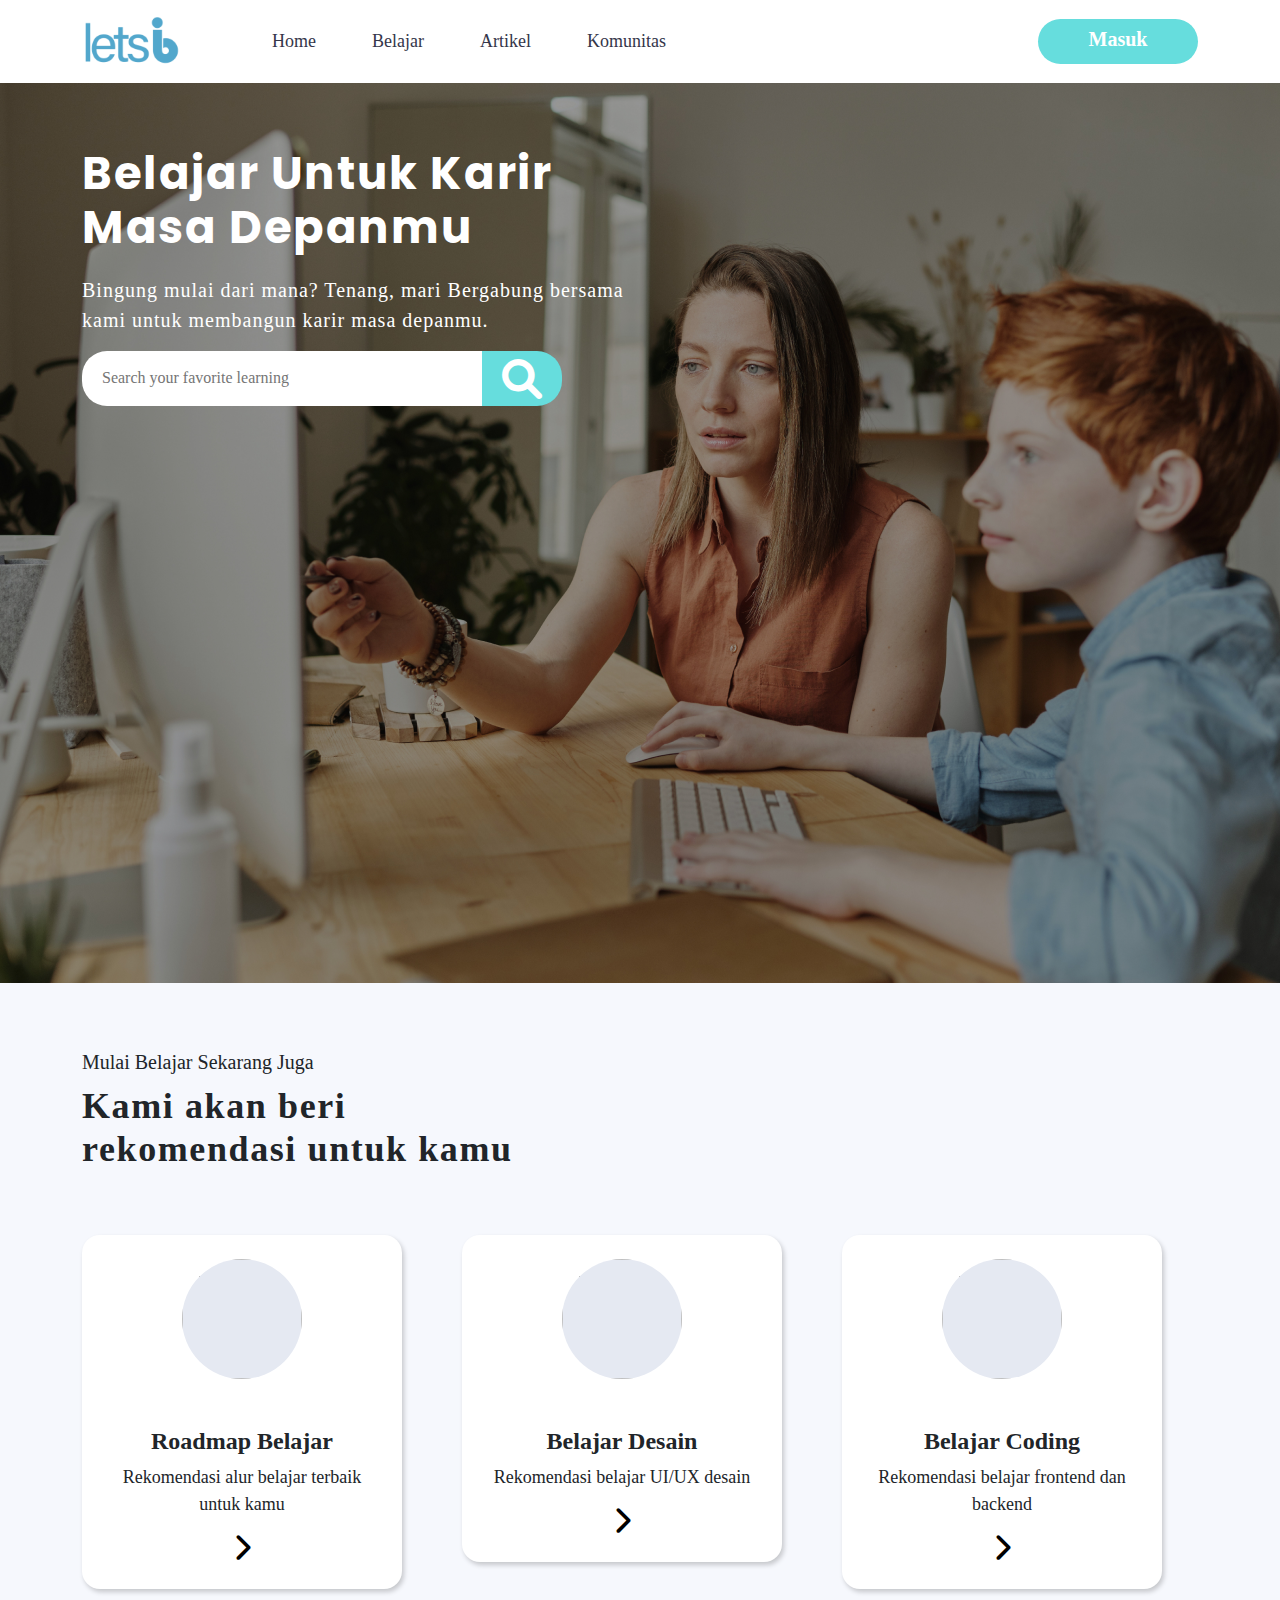
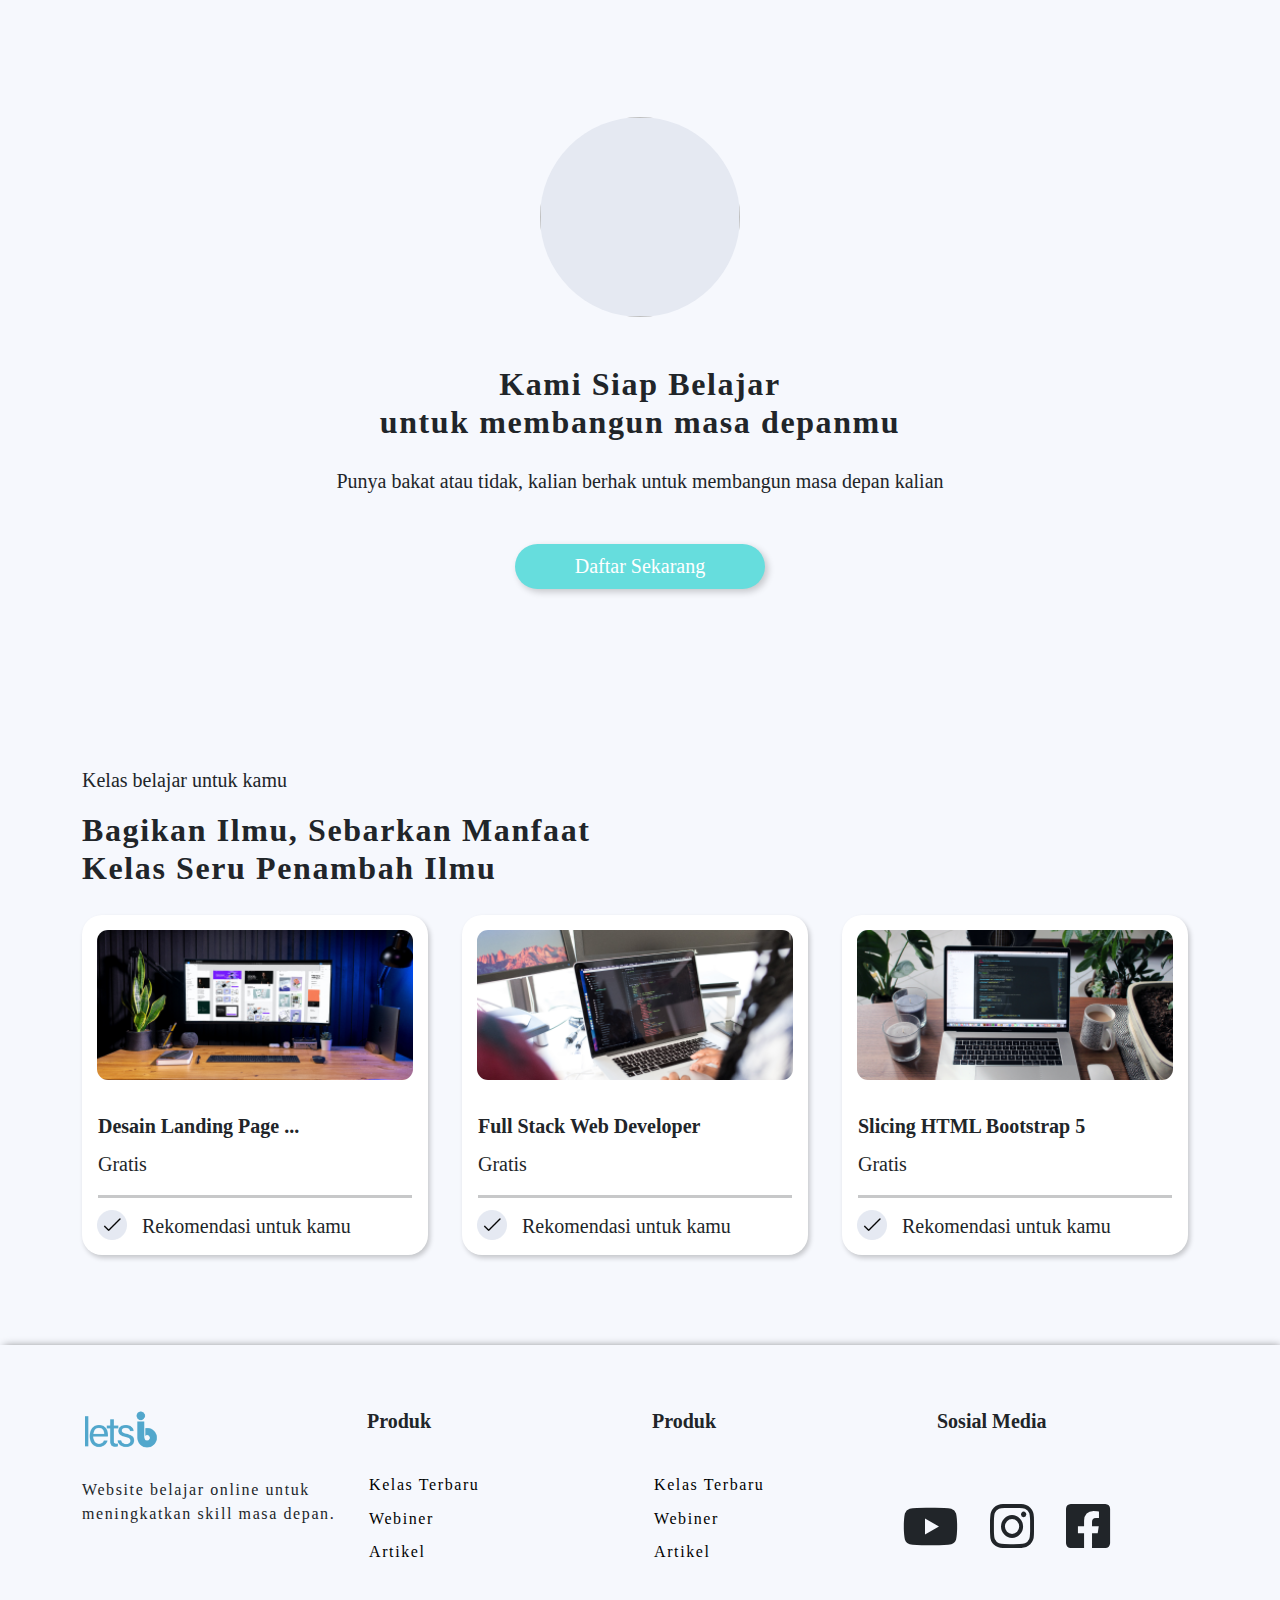
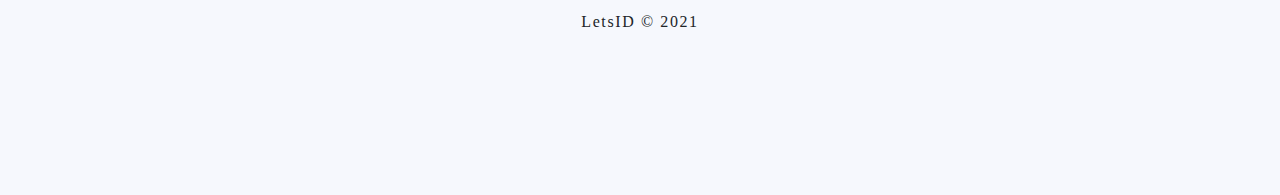
==== commit 87e491ab: "commit edit landing page button" ====
--- a/frontend/index.html
+++ b/frontend/index.html
@@ -52,7 +52,7 @@
           <div class="col-md-6 h-100">
             <h1>Belajar Untuk Karir Masa Depanmu</h1>
             <p>Bingung mulai dari mana? Tenang, mari Bergabung bersama kami untuk membangun karir masa depanmu.</p>
-            <input type="text" name="" id="#" class="Home-search" />
+            <input type="text" name="" id="#" class="Home-search" placeholder="Search your favorite learning" />
             <a href="#" class="search-icon">
               <i class="fas fa-search text-center"></i>
             </a>
@@ -90,7 +90,7 @@
           <div class="col-sm-4">
             <div class="card mt-3 card-Roadmap">
               <div class="product-1 align-items-center text-center p-4">
-                <img src="#" alt="" />
+                <img src="" alt="" />
                 <h5 class="mt-5">Belajar Desain</h5>
                 <div class="card-text">
                   <p>Rekomendasi belajar UI/UX desain</p>
--- a/frontend/assets/css/style.css
+++ b/frontend/assets/css/style.css
@@ -3,6 +3,8 @@
   --font-second: "poppins";
   --color-primary: #34364a;
   --Background-color: #f6f8fd;
+  --color-bottom: #66dddd;
+  --bottom-hover: #53bebe;
 }
 * {
   margin: 0;
@@ -81,6 +83,7 @@
   border-radius: 25px 0px 0px 25px;
   font-family: var(--font-second);
   padding-left: 20px;
+  color: #78797e;
 }
 
 .Home-section .fa-search {
@@ -154,12 +157,19 @@
 }
 
 .Daftar-section .btn-daftar {
-  background: #52a7cc;
+  background: var(--color-bottom);
   width: 250px;
   height: 45px;
   font-size: 20px;
   color: #fff;
   border-radius: 25px;
+  box-shadow: 3px 3px 7px rgba(0, 0, 0, 0.2);
+  transform: scale(1);
+  transition: 0.5s ease-in-out;
+}
+.Daftar-section .btn-daftar:hover {
+  transform: scale(1.2);
+  transition: 0.5s ease-in-out;
 }
 
 .Daftar-section p {
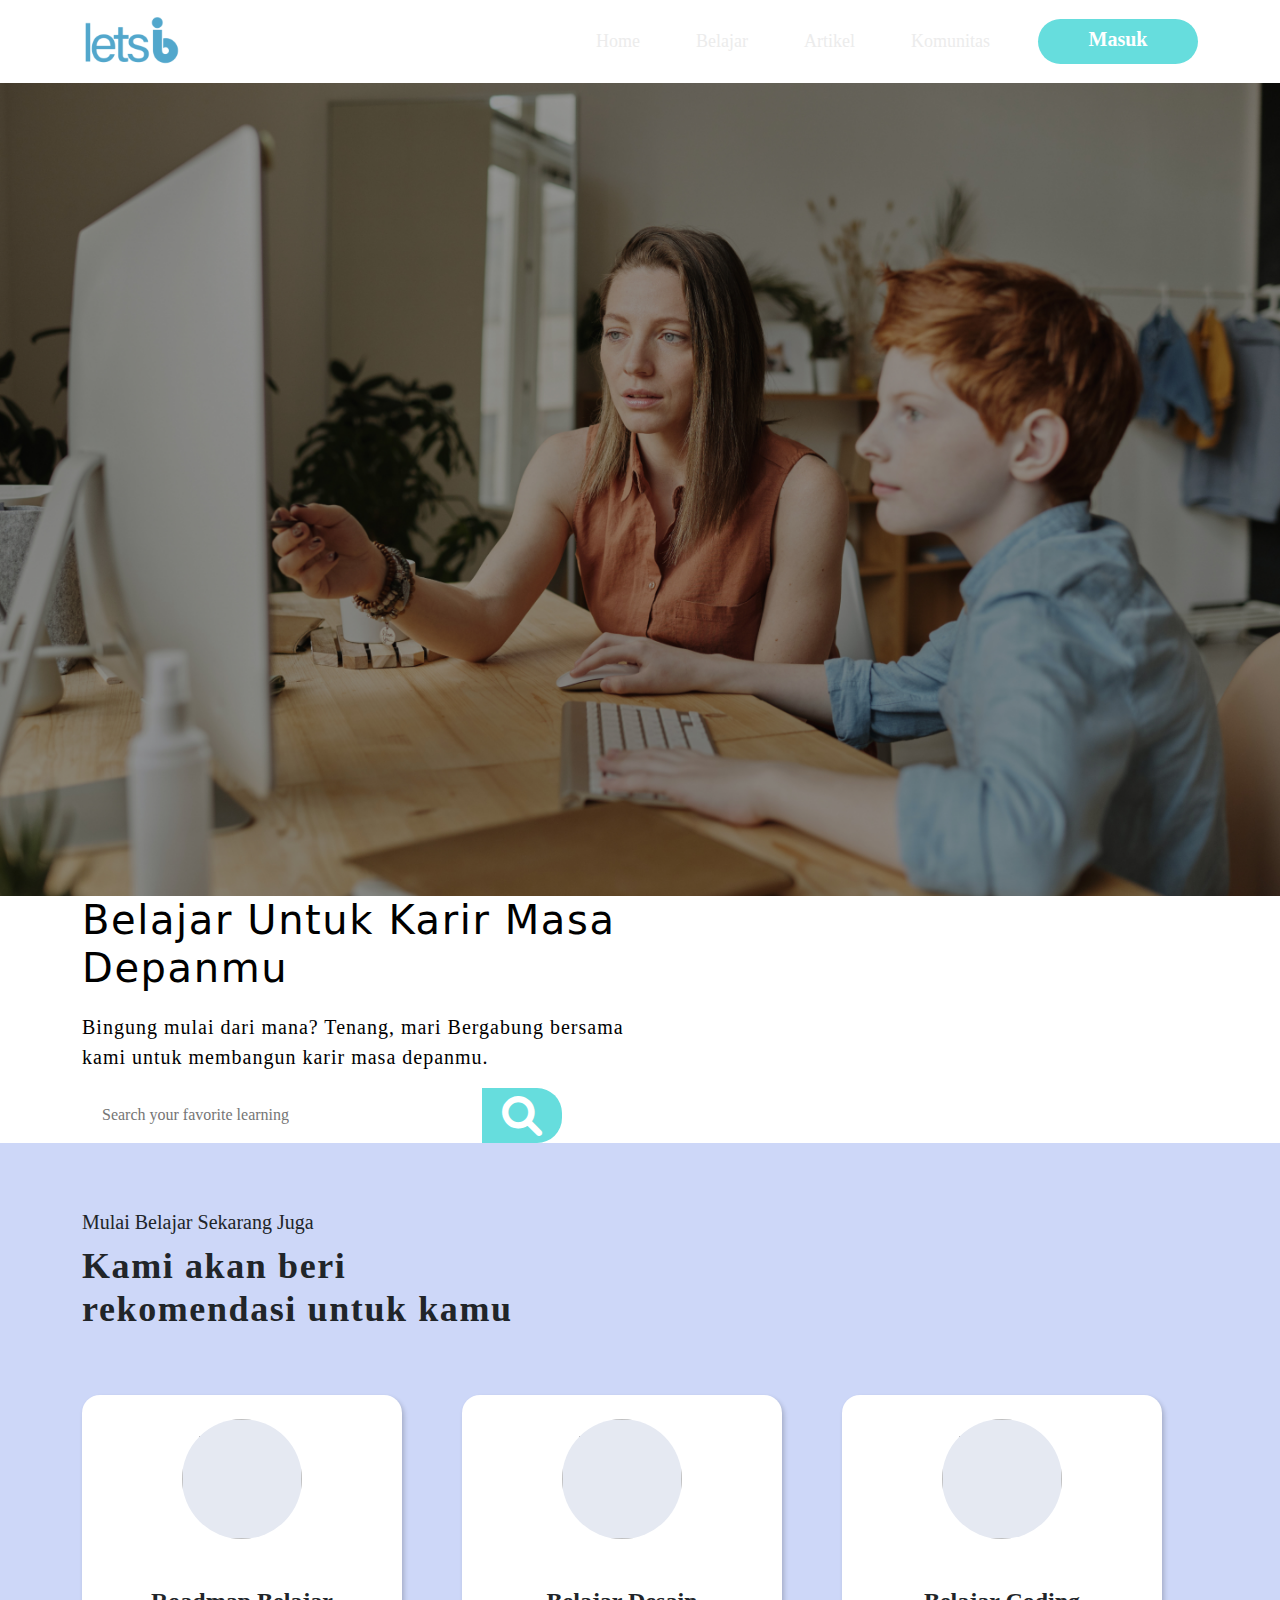
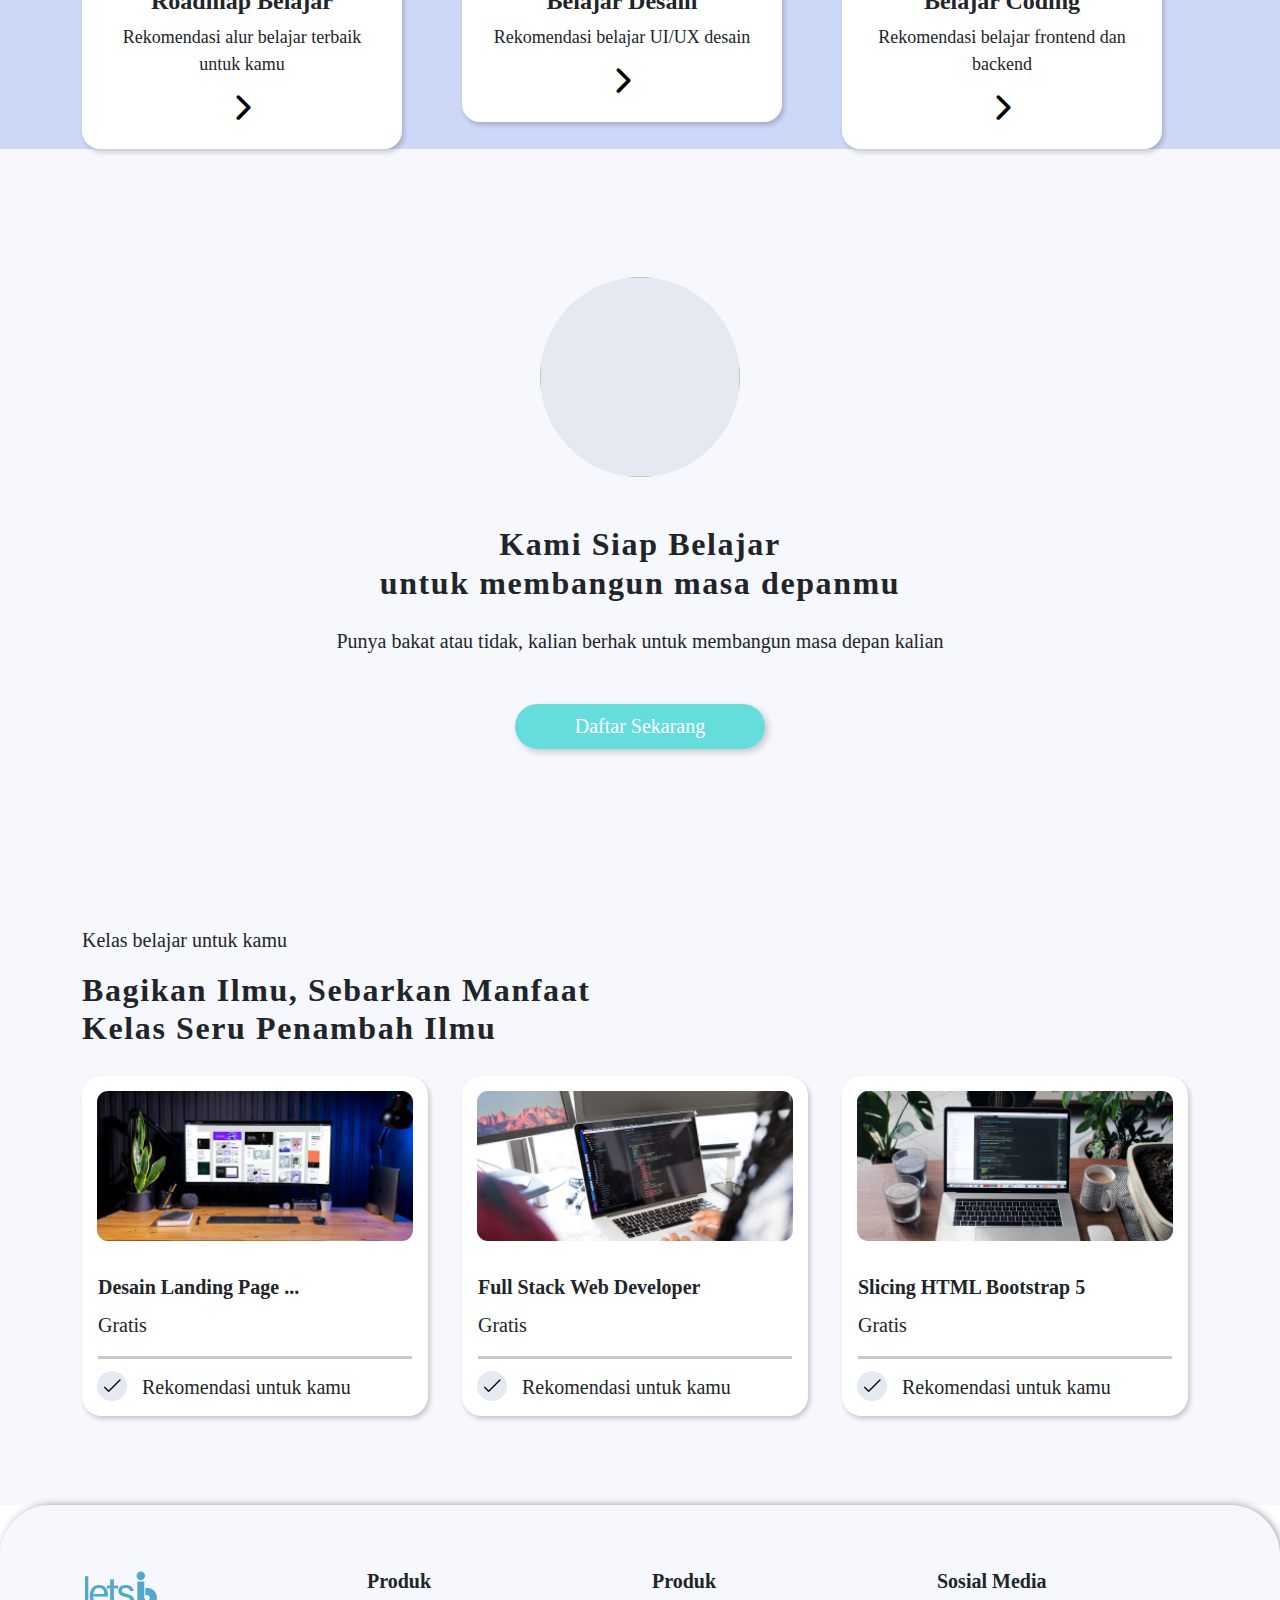
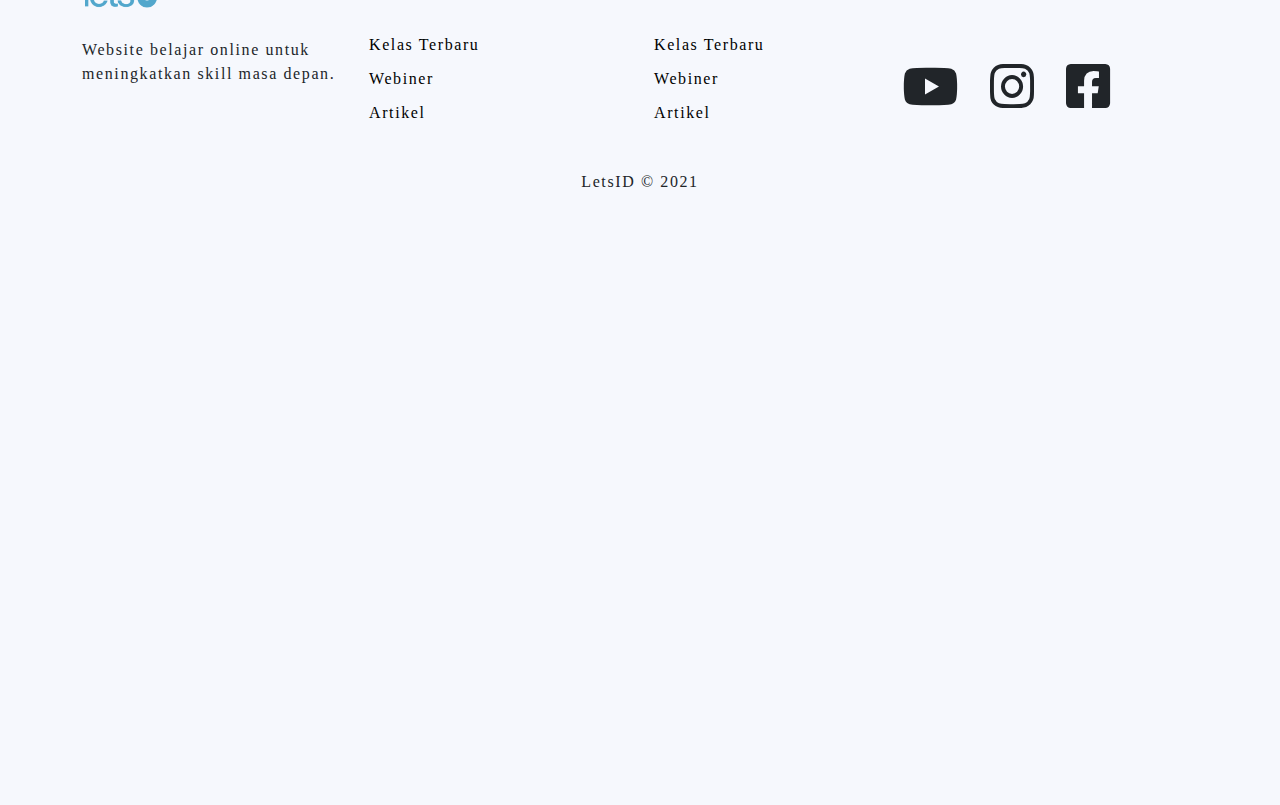
==== commit 0b47c272: "commit create sigup page" ====
--- a/frontend/index.html
+++ b/frontend/index.html
@@ -22,8 +22,8 @@
           <span class="navbar-toggler-icon"></span>
         </button>
 
-        <div class="collapse navbar-collapse" id="navbarSupportedContent">
-          <ul class="navbar-nav me-auto">
+        <div class="collapse navbar-collapse justify-content-md-end" id="navbarSupportedContent">
+          <ul class="navbar-nav">
             <li class="nav-item">
               <a class="nav-link active" aria-current="page" href="#">Home</a>
             </li>
@@ -47,6 +47,9 @@
     </nav>
     <!-- Home section -->
     <section class="Home-section">
+      <div class="hero">
+        <img src="../frontend/assets/images/background.png" alt="" />
+      </div>
       <div class="container">
         <div class="row justify-content-between Home-row">
           <div class="col-md-6 h-100">
--- a/frontend/assets/css/style.css
+++ b/frontend/assets/css/style.css
@@ -1,8 +1,8 @@
 :root {
   --font-title: "poppins-bold";
   --font-second: "poppins";
-  --color-primary: #34364a;
-  --Background-color: #f6f8fd;
+  --color-primary: #ececec;
+  --Background-color: #cdd7f8;
   --color-bottom: #66dddd;
   --bottom-hover: #53bebe;
 }
@@ -58,14 +58,12 @@
 
 /* Home section */
 .Home-section {
-  padding-top: 5%;
-  background-image: url(../images/1\ 1.png);
+  position: relative;
   background-repeat: no-repeat;
   min-height: 100vh;
-  color: white;
-}
-
-.Home-section .Home-row h1 {
+  color: black;
+}
+.Home-section .Home-section .Home-row h1 {
   font-family: var(--font-title);
   font-size: 45px;
 }
@@ -216,12 +214,14 @@
   position: relative;
   top: -19px;
 }
+/* akhir Home Page */
 
 .footer-section {
   padding-top: 5%;
-  height: 50vh;
+  height: 100vh;
   font-family: var(--font-second);
   background: #f6f8fd;
+  border-radius: 50px 50px 0px 0px;
   box-shadow: 2px -1px 8px -2px rgba(0, 0, 0, 0.47);
   -webkit-box-shadow: 2px -1px 8px -2px rgba(0, 0, 0, 0.47);
   -moz-box-shadow: 2px -1px 8px -2px rgba(0, 0, 0, 0.47);
@@ -292,6 +292,36 @@
 .footer-section .list-group-item:nth-child(3):hover {
   color: #548cff;
 }
+
+/* Sigin/Sigup Page */
+.hero {
+  font-family: var(--font-second);
+  box-sizing: border-box;
+  margin: 0;
+  padding: 0;
+}
+.hero .kolom-1 {
+  background: #dc474f;
+  display: flex;
+  justify-content: center;
+  align-items: center;
+  min-height: 100vh;
+}
+.hero img {
+  width: 100%;
+}
+.hero .kolom-2 p {
+  margin-top: 10px;
+  margin-left: 10px;
+}
+.hero .kolom-2 .btn {
+  position: relative;
+  top: -20%;
+}
+.hero .content {
+  margin-top: 20%;
+}
+
 /* Breakpoint */
 /* Home page */
 /* version mobile */
@@ -365,5 +395,8 @@
     font-size: 40px;
     cursor: pointer;
   }
+  .hero .kolom-1 {
+    display: none;
+  }
 }
 /* akhir breakpoint */
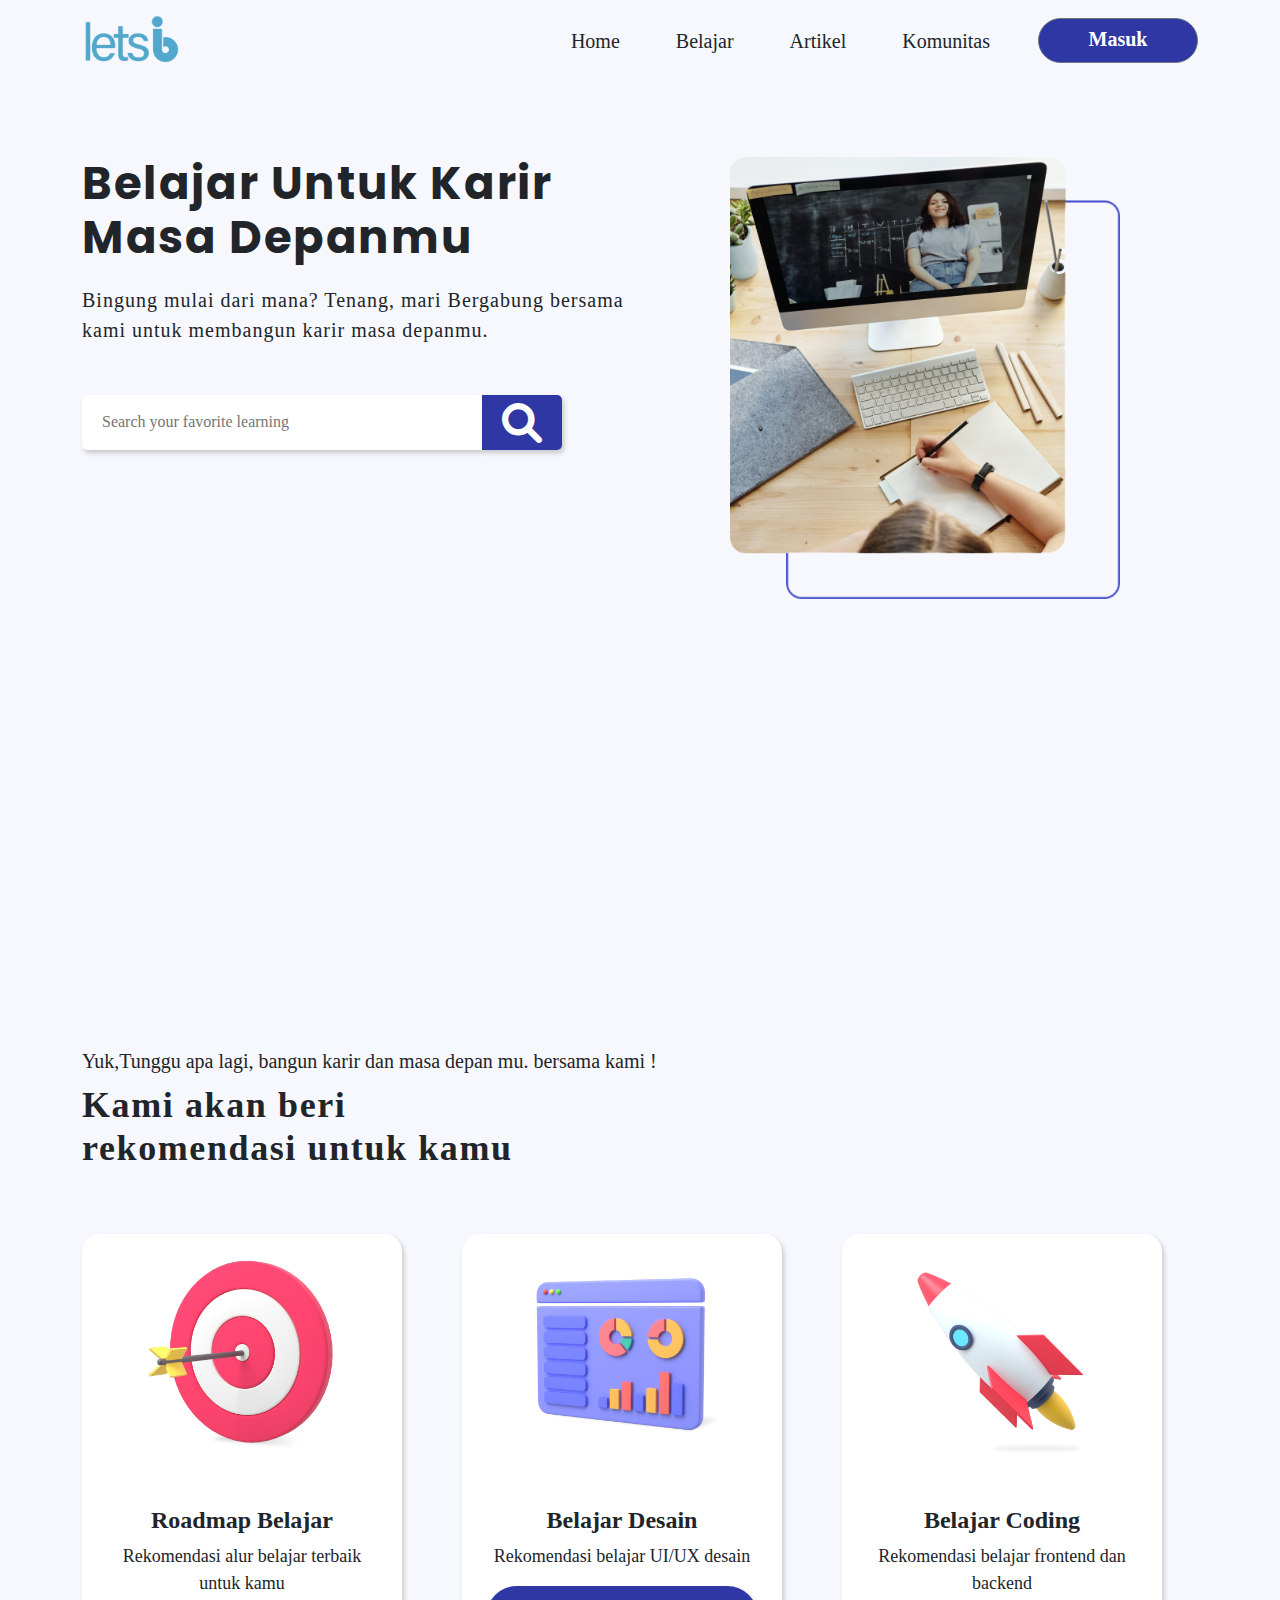
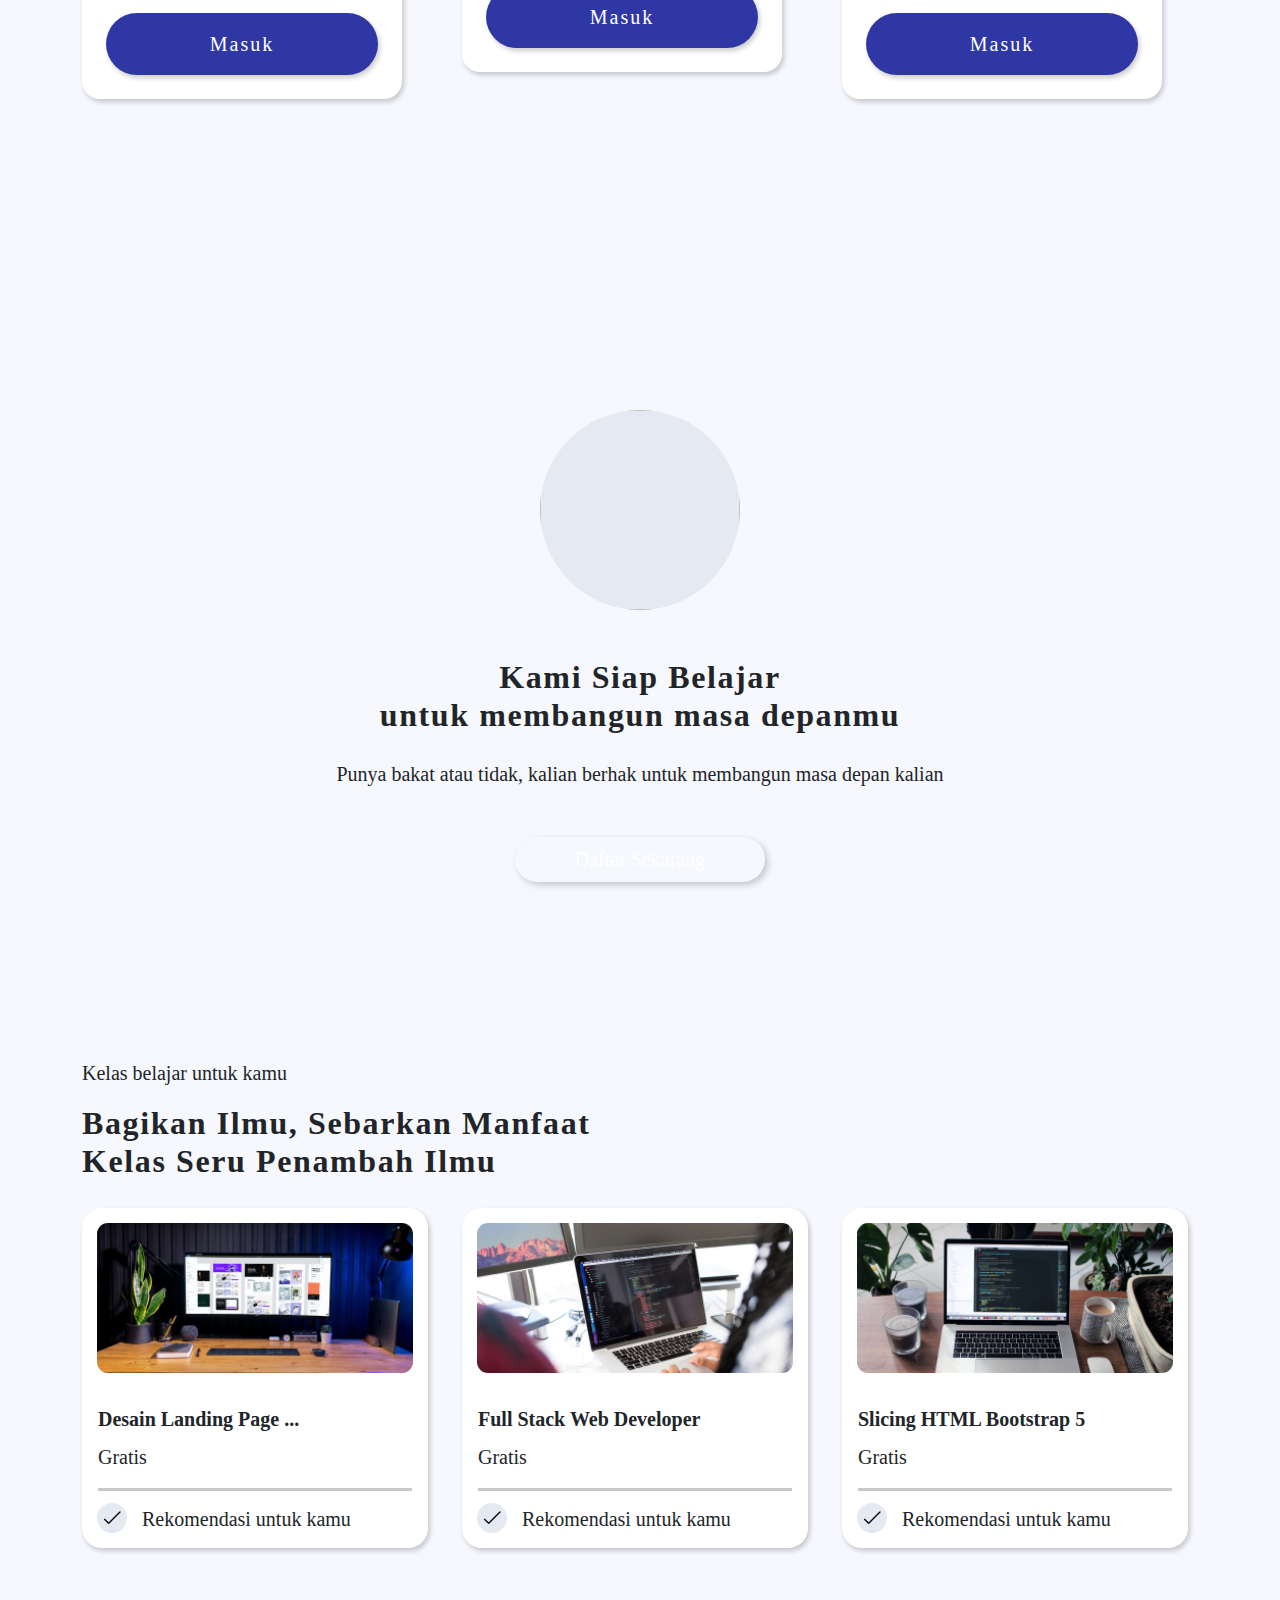
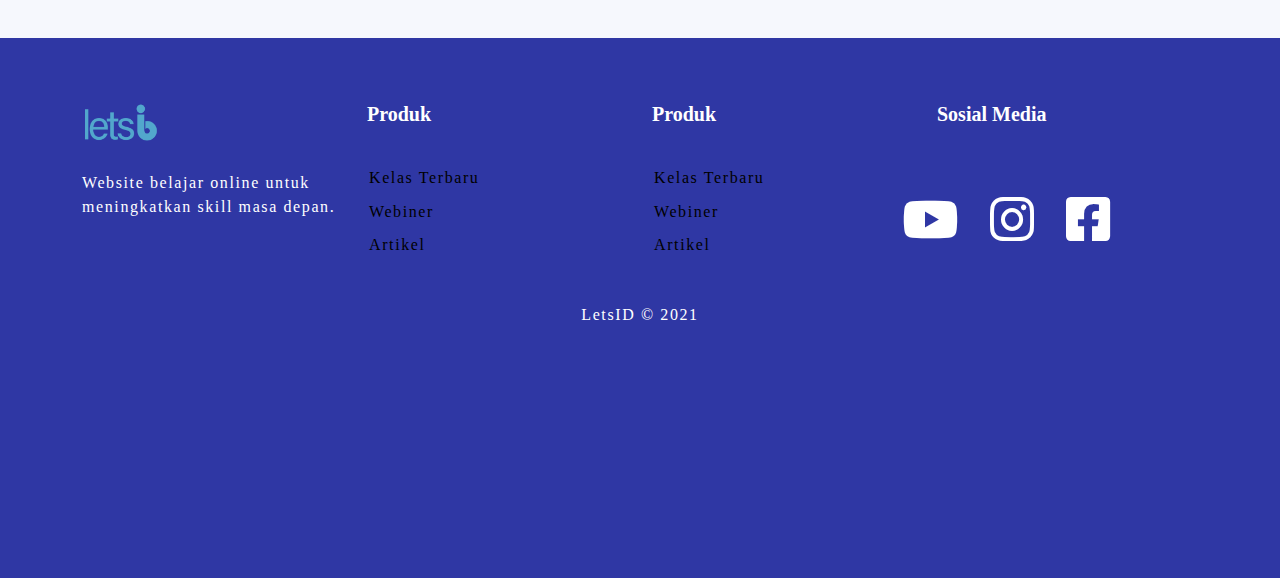
==== commit 09f29b10: "commit create landing page" ====
--- a/frontend/index.html
+++ b/frontend/index.html
@@ -51,8 +51,8 @@
         <img src="../frontend/assets/images/background.png" alt="" />
       </div>
       <div class="container">
-        <div class="row justify-content-between Home-row">
-          <div class="col-md-6 h-100">
+        <div class="row Home-row">
+          <div class="col-md-6">
             <h1>Belajar Untuk Karir Masa Depanmu</h1>
             <p>Bingung mulai dari mana? Tenang, mari Bergabung bersama kami untuk membangun karir masa depanmu.</p>
             <input type="text" name="" id="#" class="Home-search" placeholder="Search your favorite learning" />
@@ -60,6 +60,9 @@
               <i class="fas fa-search text-center"></i>
             </a>
           </div>
+          <div class="col-md-6 d-flex justify-content-center">
+            <img src="../frontend/assets/images/hero.png" alt="" />
+          </div>
         </div>
       </div>
     </section>
@@ -67,7 +70,7 @@
     <section class="Roadmap-section">
       <div class="container">
         <div class="row">
-          <p class="fs-5 mb-2">Mulai Belajar Sekarang Juga</p>
+          <p class="fs-5 mb-2">Yuk,Tunggu apa lagi, bangun karir dan masa depan mu. bersama kami !</p>
           <h1 class="lg mb-5">
             Kami akan beri <br />
             rekomendasi untuk kamu
@@ -75,47 +78,47 @@
         </div>
         <div class="row row-Roadmap">
           <!-- card 1 -->
-          <div class="col-sm-4">
+          <div class="col-md-4">
             <div class="card mt-3 card-Roadmap">
               <div class="product-1 align-items-center text-center p-4">
-                <img src="#" alt="" />
+                <img src="../frontend/assets/images/icon/Roadmaps.png" alt="" />
                 <h5 class="mt-5">Roadmap Belajar</h5>
                 <div class="card-text">
                   <p>Rekomendasi alur belajar terbaik untuk kamu</p>
                 </div>
-                <a href="#">
-                  <span class="fas fa-chevron-right fs-3"></span>
-                </a>
+                <div class="btn-gabung p-3 mt-3 text-center">
+                  <a href="#" class="text-decoration-none"> Masuk </a>
+                </div>
               </div>
             </div>
           </div>
           <!-- card-2 -->
-          <div class="col-sm-4">
+          <div class="col-md-4">
             <div class="card mt-3 card-Roadmap">
               <div class="product-1 align-items-center text-center p-4">
-                <img src="" alt="" />
+                <img src="../frontend/assets/images/icon/desain.png" alt="" />
                 <h5 class="mt-5">Belajar Desain</h5>
                 <div class="card-text">
                   <p>Rekomendasi belajar UI/UX desain</p>
                 </div>
-                <a href="#">
-                  <span class="fas fa-chevron-right fs-3"></span>
-                </a>
+                <div class="btn-gabung p-3 mt-3 text-center">
+                  <a href="#" class="text-decoration-none"> Masuk </a>
+                </div>
               </div>
             </div>
           </div>
           <!-- card-3 -->
-          <div class="col-sm-4">
+          <div class="col-md-4">
             <div class="card mt-3 card-Roadmap">
               <div class="product-1 align-items-center text-center p-4">
-                <img src="#" alt="" />
+                <img src="../frontend/assets/images/icon/Rocket_perspective_matte_s.png" alt="" />
                 <h5 class="mt-5">Belajar Coding</h5>
                 <div class="card-text">
                   <p>Rekomendasi belajar frontend dan backend</p>
                 </div>
-                <a href="#">
-                  <span class="fas fa-chevron-right fs-3"></span>
-                </a>
+                <div class="btn-gabung p-3 mt-3 text-center">
+                  <a href="#" class="text-decoration-none"> Masuk </a>
+                </div>
               </div>
             </div>
           </div>
--- a/frontend/assets/css/style.css
+++ b/frontend/assets/css/style.css
@@ -1,10 +1,12 @@
 :root {
   --font-title: "poppins-bold";
   --font-second: "poppins";
-  --color-primary: #ececec;
-  --Background-color: #cdd7f8;
-  --color-bottom: #66dddd;
-  --bottom-hover: #53bebe;
+  --main-color: #f7f8fd;
+  --primary-color: #2f37a4;
+  --secondary-color: #fe721c;
+  --hover-color: #1f2579;
+  --white-text: #ffffff;
+  --black-text: #000;
 }
 * {
   margin: 0;
@@ -17,10 +19,11 @@
   letter-spacing: 0.1rem;
 }
 /* Navbar */
+.navbar {
+  background: var(--main-color);
+}
 .navbar .navbar-brand {
   width: 122px;
-  font-family: "spartan";
-  font-size: 36px;
   color: #000;
   margin-right: 60px;
 }
@@ -28,43 +31,47 @@
   width: 100px;
 }
 .navbar .nav-link {
-  font-size: 18px;
+  font-size: 20px;
   margin-right: 40px;
   font-family: var(--font-second);
   color: var(--color-primary) !important;
 }
-.navbar .search-button {
-  width: 60px;
-  height: 60px;
-  background-color: #e5e9f2;
-  border-radius: 100px;
-}
-.navbar .btn-secondary {
-  background-color: #66dddd;
-  border: 0;
+.navbar .nav-link:hover::after {
+  content: "";
+  width: 60%;
+  display: block;
+  border-bottom: 3px solid var(--primary-color);
+  margin: auto;
+  padding-bottom: 3px;
+  margin-bottom: -6px;
 }
 
 .navbar .btn-login {
   width: 160px;
   height: 45px;
   border-radius: 27px;
+  background-color: var(--primary-color);
   font-family: var(--font-second);
   font-weight: bold;
   font-size: 20px;
   padding-top: 5px;
   color: #fff;
 }
+.navbar .btn:hover {
+  background: var(--hover-color);
+}
 /* akhir navbar */
 
 /* Home section */
 .Home-section {
-  position: relative;
-  background-repeat: no-repeat;
+  background: var(--main-color);
   min-height: 100vh;
-  color: black;
-}
-.Home-section .Home-section .Home-row h1 {
+  font-family: var(--font-second);
+  padding-top: 4%;
+}
+.Home-section .Home-row h1 {
   font-family: var(--font-title);
+  font-weight: bold;
   font-size: 45px;
 }
 .Home-section .Home-row p {
@@ -72,13 +79,15 @@
   font-size: 20px;
   letter-spacing: 1px;
   margin-top: 20px;
+  margin-bottom: 50px;
 }
 
 .Home-section .Home-search {
   width: 400px;
   height: 55px;
   border: none;
-  border-radius: 25px 0px 0px 25px;
+  border-radius: 5px 0px 0px 5px;
+  box-shadow: 2px 3px 5px rgba(0, 0, 0, 0.2);
   font-family: var(--font-second);
   padding-left: 20px;
   color: #78797e;
@@ -89,17 +98,24 @@
   padding-top: 8px;
   font-size: 40px;
   color: #fff;
-  background-color: #66dddd;
-  border-radius: 0px 25px 25px 0px;
+  background-color: var(--primary-color);
+  border-radius: 0px 5px 5px 0px;
+  box-shadow: 2px 3px 5px rgba(0, 0, 0, 0.2);
   width: 80px;
   height: 55px;
+}
+.Home-section .fa-search:hover {
+  background-color: var(--hover-color);
+}
+.Home-section img {
+  width: 390px;
 }
 /* Roadmap-section */
 .Roadmap-section {
   padding-top: 5%;
   font-family: var(--font-second);
-  background-color: var(--Background-color);
-  width: 100%;
+  background-color: var(--main-color);
+  min-height: 100vh;
 }
 .Roadmap-section h1 {
   font-size: 36px;
@@ -112,7 +128,7 @@
   border: none;
   box-shadow: 2px 3px 5px rgba(0, 0, 0, 0.2);
   font-family: var(--font-second);
-  background: #fff;
+  background-color: #fff;
   transition: transform 0.3s;
   cursor: pointer;
 }
@@ -123,10 +139,8 @@
 }
 
 .Roadmap-section .card-Roadmap img {
-  width: 120px;
-  height: 120px;
-  background-color: #e5e9f2;
-  border-radius: 100px;
+  width: 200px;
+  height: 200px;
 }
 
 .Roadmap-section .card-Roadmap h5 {
@@ -136,8 +150,18 @@
 .Roadmap-section .card-Roadmap p {
   font-size: 18px;
 }
-.Roadmap-section .card-Roadmap span {
-  color: #000;
+.Roadmap-section .card-Roadmap .btn-gabung {
+  background: var(--primary-color);
+  border-radius: 50px;
+  box-shadow: 2px 3px 5px rgba(0, 0, 0, 0.2);
+}
+.Roadmap-section .card-Roadmap .btn-gabung:hover {
+  background: var(--hover-color);
+}
+.Roadmap-section .card-Roadmap a {
+  color: var(--white-text);
+  font-size: 20px;
+  letter-spacing: 2px;
 }
 
 .Daftar-section {
@@ -218,16 +242,10 @@
 
 .footer-section {
   padding-top: 5%;
-  height: 100vh;
-  font-family: var(--font-second);
-  background: #f6f8fd;
-  border-radius: 50px 50px 0px 0px;
-  box-shadow: 2px -1px 8px -2px rgba(0, 0, 0, 0.47);
-  -webkit-box-shadow: 2px -1px 8px -2px rgba(0, 0, 0, 0.47);
-  -moz-box-shadow: 2px -1px 8px -2px rgba(0, 0, 0, 0.47);
-  box-shadow: 2px -1px 8px -2px rgba(0, 0, 0, 0.47);
-  -webkit-box-shadow: 2px -1px 8px -2px rgba(0, 0, 0, 0.47);
-  -moz-box-shadow: 2px -1px 8px -2px rgba(0, 0, 0, 0.47);
+  height: 60vh;
+  font-family: var(--font-second);
+  background: var(--primary-color);
+  color: var(--white-text);
 }
 .footer-section img {
   width: 30%;
@@ -277,6 +295,7 @@
   font-size: 50px;
   cursor: pointer;
   margin-top: 15px;
+  color: var(--white-text);
 }
 .footer-section .list-group-item:nth-child(1):hover {
   color: red;
@@ -301,49 +320,91 @@
   padding: 0;
 }
 .hero .kolom-1 {
-  background: #dc474f;
+  background: #f6f8fd;
   display: flex;
   justify-content: center;
   align-items: center;
   min-height: 100vh;
 }
+
 .hero img {
   width: 100%;
 }
-.hero .kolom-2 p {
+.hero .kolom-2 span {
   margin-top: 10px;
-  margin-left: 10px;
+  margin-right: 10px;
 }
 .hero .kolom-2 .btn {
   position: relative;
-  top: -20%;
+  top: 3%;
+  border-radius: 5px;
 }
 .hero .content {
   margin-top: 20%;
+}
+.hero .btn-sigup {
+  margin-top: 50px;
+  margin-left: 50px;
+}
+.hero .btn-sigup button {
+  width: 477px;
+  height: 80px;
+  background: none;
+  border: 2px solid rgba(0, 0, 0, 0.2);
+  padding: 5px 5px 5px 5px;
+  border-radius: 10px;
+  transform: scale(0.9);
+  transition: 0.7s ease-in-out;
+  margin-bottom: 10px;
+}
+.hero .btn-sigup button:hover {
+  transform: scale(0.95);
+  transition: 0.5s ease-in-out;
+  border: 2px solid rgba(0, 0, 0, 0.5);
+}
+.hero .btn-icon {
+  width: 50px;
+  margin-right: 10px;
+  filter: drop-shadow(2px 2px 2px rgba(0, 0, 0, 0.2));
+}
+.hero .star {
+  font-size: 20px;
+  padding-top: 18px;
+}
+.hero .ketentuan {
+  margin-top: 30px;
+  font-size: 12px;
+  flex-direction: column;
+}
+.hero .ketentuan a {
+  text-decoration: none;
+  color: #eb3740;
 }
 
 /* Breakpoint */
 /* Home page */
 /* version mobile */
 @media (max-width: 575.98px) {
-  .navbar .btn-serach {
-    display: none;
-    position: relative;
-    width: 60px;
-    height: 60px;
-    border-radius: 100px;
-  }
   .navbar .btn-login {
     width: 100%;
     height: 55px;
     border-radius: 25px;
     font-family: var(--font-second);
     font-size: 20px;
+    padding-top: 10px;
     color: #fff;
   }
+  .navbar .nav-link:hover:after {
+    display: none;
+  }
   /* home section */
-  .Home-section .Home-row .home-image {
-    display: none;
+  .Home-section {
+    background: var(--main-color);
+    font-family: var(--font-second);
+  }
+  .Home-section img {
+    margin-top: 40px;
+    width: 90%;
   }
   .Home-section .Home-row .btn-daftar {
     width: 100%;
@@ -358,16 +419,34 @@
     letter-spacing: 0.5px;
     margin-top: 50px;
   }
+  .Home-section .Home-search {
+    width: 100%;
+  }
+  .Home-section .fa-search {
+    display: none;
+  }
   /*  Roadmap-section*/
   .Roadmap-section {
-    padding-top: 25%;
     font-family: var(--font-second);
+    padding-top: 10%;
   }
   .Roadmap-section .row-Roadmap {
     margin-top: 20px;
   }
   .Roadmap-section .card-Roadmap {
     width: 100%;
+  }
+  .Roadmap-section .card-Roadmap {
+    width: 20rem;
+    border-radius: 18px;
+    border: none;
+    box-shadow: 2px 3px 5px rgba(0, 0, 0, 0.2);
+    font-family: var(--font-second);
+    background-color: #fff;
+    cursor: pointer;
+  }
+  .Roadmap-section .card-Roadmap:hover {
+    transform: none;
   }
 
   .Fitur-section .card-Fitur {
@@ -398,5 +477,15 @@
   .hero .kolom-1 {
     display: none;
   }
-}
+  .hero .kolom-2 {
+    position: relative;
+  }
+  .hero .btn-sigup button {
+    position: relative;
+    right: 30px;
+    margin-bottom: 10px;
+    width: 100%;
+  }
+}
+
 /* akhir breakpoint */
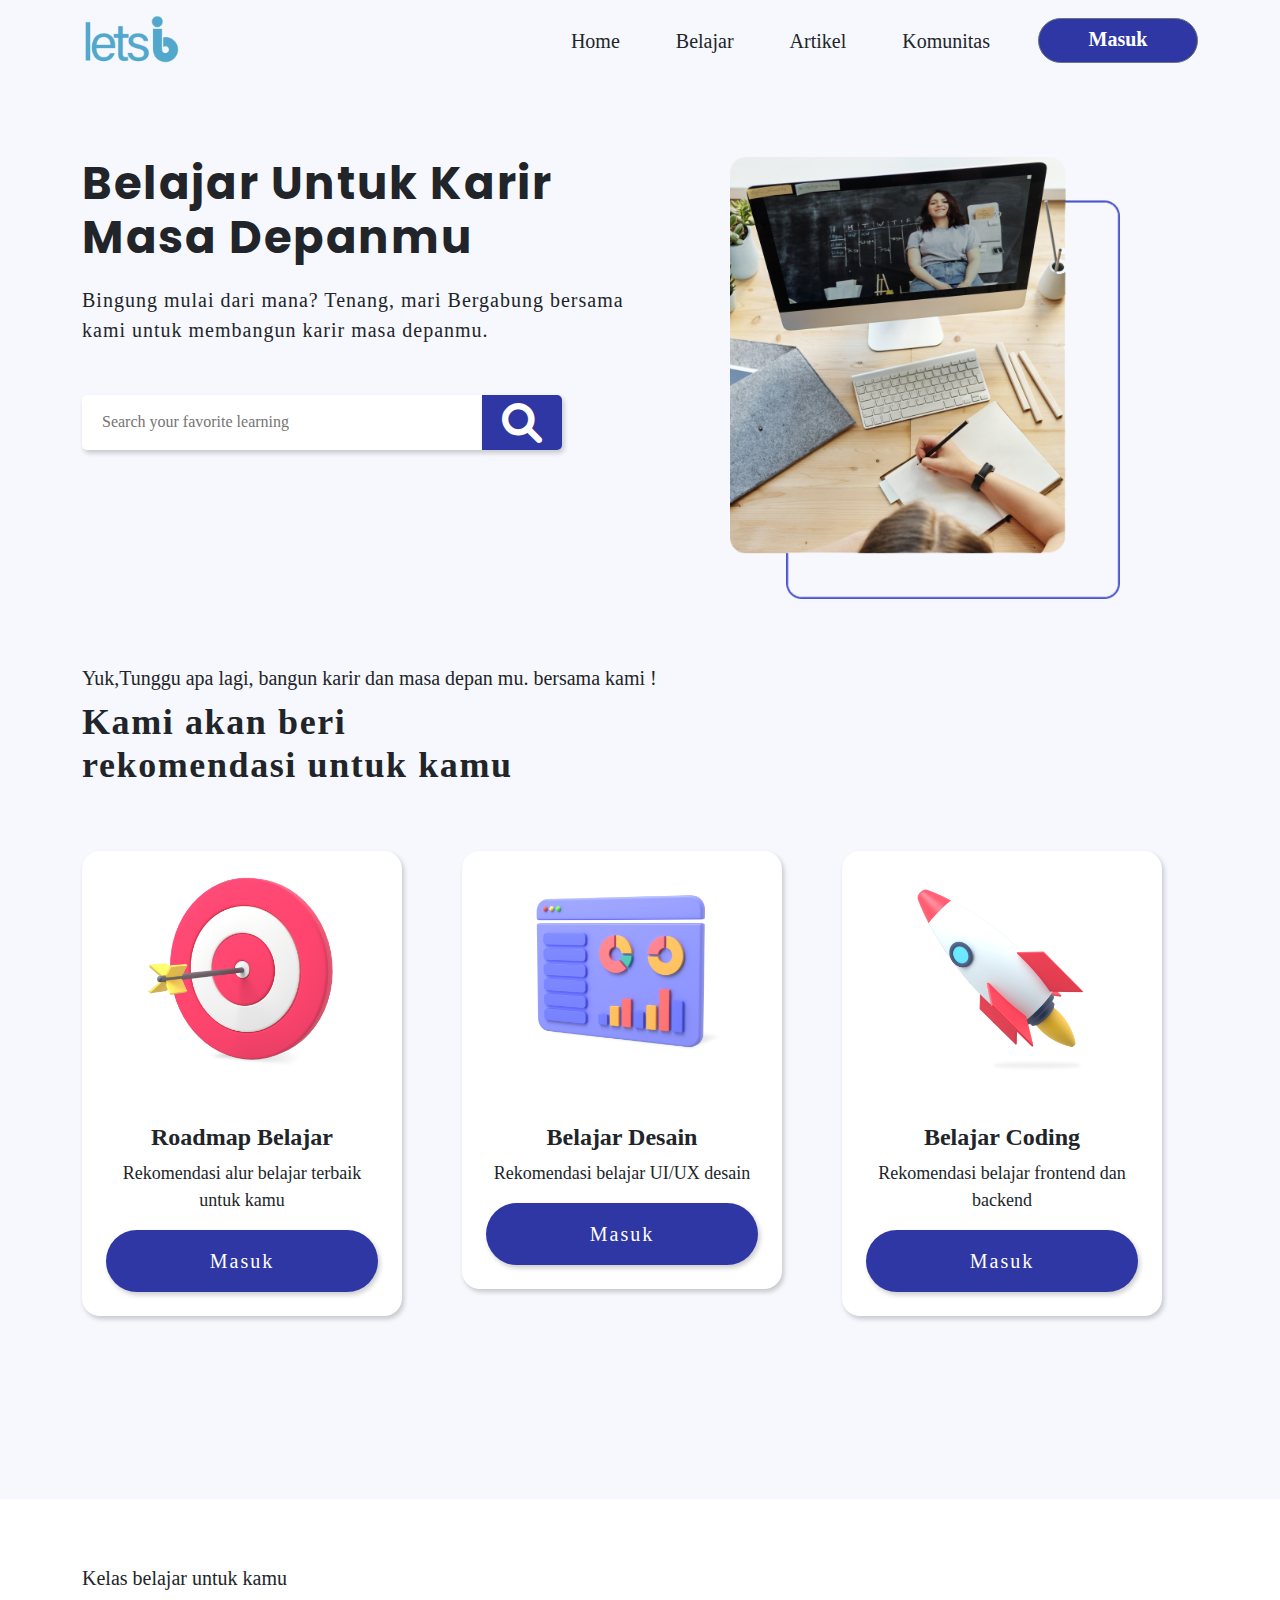
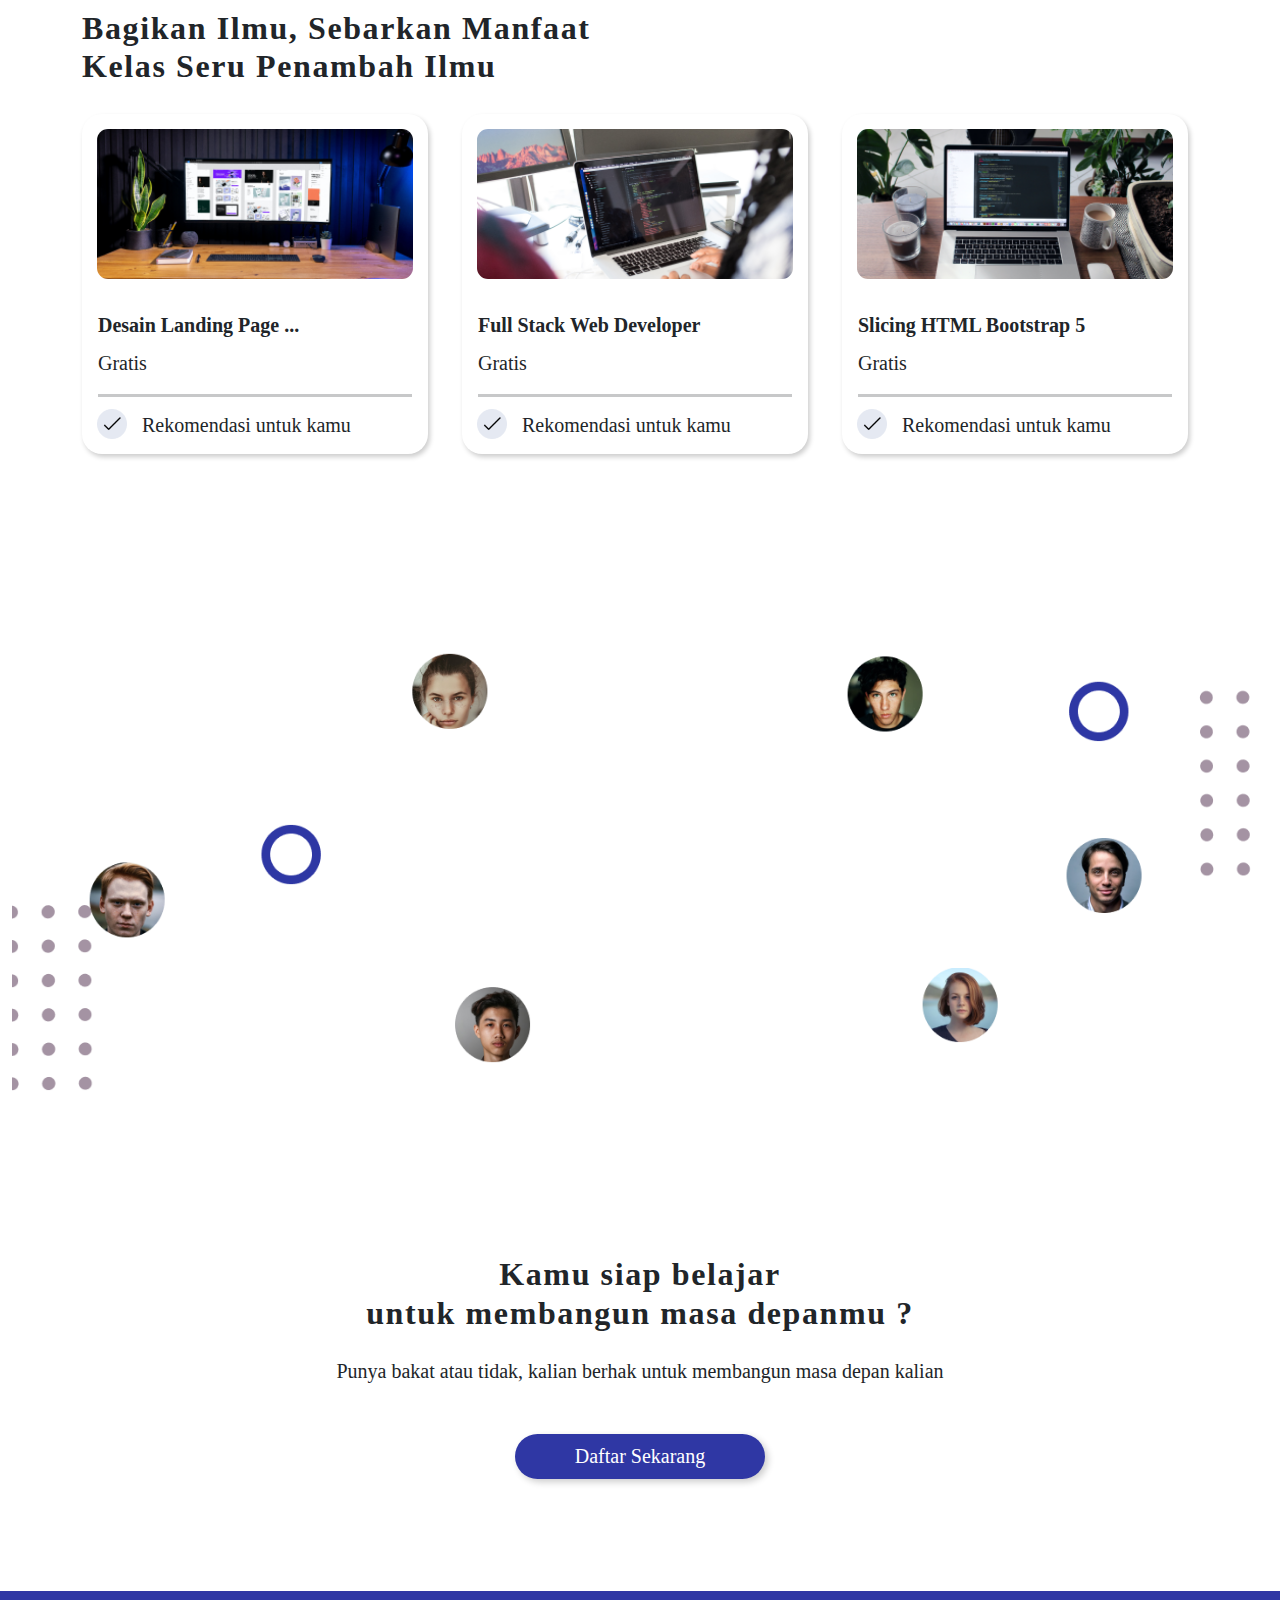
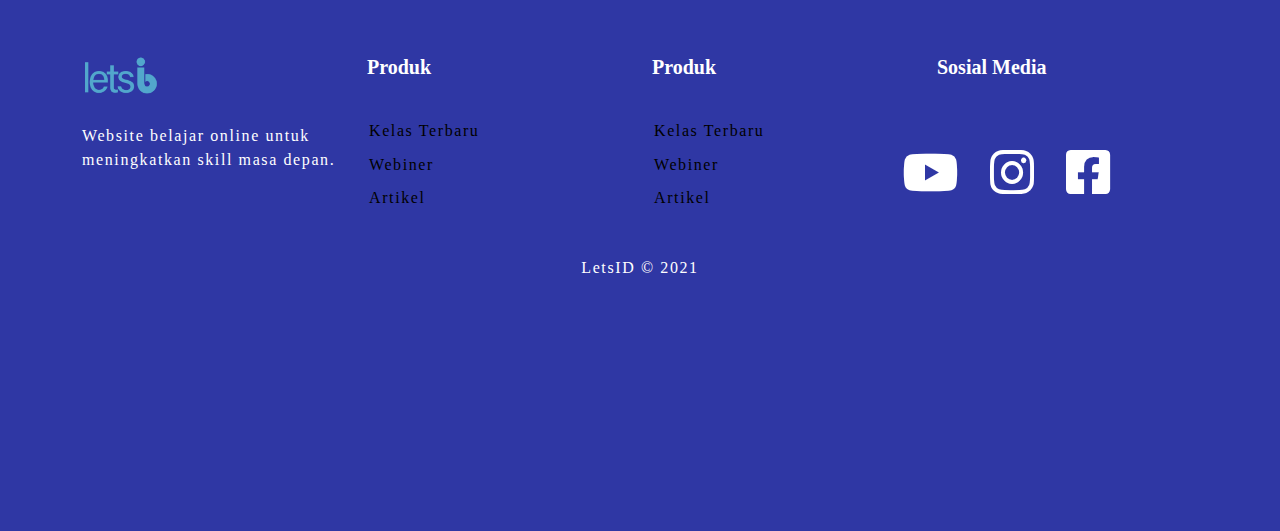
==== commit f90373b1: "commit edit daftar section" ====
--- a/frontend/index.html
+++ b/frontend/index.html
@@ -125,25 +125,6 @@
         </div>
       </div>
     </section>
-    <!-- Fitur-section -->
-
-    <!-- Daftar-section -->
-    <section class="Daftar-section">
-      <div class="container">
-        <div class="Content-Daftar align-items-center text-center">
-          <img src="#" alt="" class="mb-5" />
-          <h3 class="mb-4 fw-bold fs-2">
-            Kami Siap Belajar <br />
-            untuk membangun masa depanmu
-          </h3>
-          <div class="card-text mb-5">
-            <p class="mb-5">Punya bakat atau tidak, kalian berhak untuk membangun masa depan kalian</p>
-            <a href="#" class="btn btn-daftar"> Daftar Sekarang</a>
-          </div>
-        </div>
-      </div>
-    </section>
-
     <!-- Course section -->
     <section class="Course-section">
       <div class="container">
@@ -198,6 +179,24 @@
         </div>
       </div>
     </section>
+
+    <!-- Benefit section -->
+
+    <section class="Daftar-section">
+      <div class="container-fluid">
+        <div class="Content-Daftar align-items-center text-center">
+          <img src="../frontend/assets/images/Group 41.png" alt="" class="mb-5" />
+          <h3 class="mb-4 fw-bold fs-2">
+            Kamu siap belajar <br />
+            untuk membangun masa depanmu ?
+          </h3>
+          <div class="card-text mb-5">
+            <p class="mb-5">Punya bakat atau tidak, kalian berhak untuk membangun masa depan kalian</p>
+            <a href="#" class="btn btn-daftar"> Daftar Sekarang</a>
+          </div>
+        </div>
+      </div>
+    </section>
     <footer class="footer-section">
       <div class="container">
         <div class="row">
--- a/frontend/assets/css/style.css
+++ b/frontend/assets/css/style.css
@@ -65,7 +65,7 @@
 /* Home section */
 .Home-section {
   background: var(--main-color);
-  min-height: 100vh;
+  max-height: 100vh;
   font-family: var(--font-second);
   padding-top: 4%;
 }
@@ -165,21 +165,18 @@
 }
 
 .Daftar-section {
-  padding-top: 10%;
+  position: relative;
   padding-bottom: 5%;
   font-family: var(--font-second);
-  background: #f6f8fd;
 }
 
 .Daftar-section .Content-Daftar img {
-  width: 200px;
-  height: 200px;
-  background-color: #e5e9f2;
-  border-radius: 100px;
+  background-size: cover;
+  width: 100%;
 }
 
 .Daftar-section .btn-daftar {
-  background: var(--color-bottom);
+  background: var(--primary-color);
   width: 250px;
   height: 45px;
   font-size: 20px;
@@ -192,6 +189,8 @@
 .Daftar-section .btn-daftar:hover {
   transform: scale(1.2);
   transition: 0.5s ease-in-out;
+  color: #fff;
+  background: var(--hover-color);
 }
 
 .Daftar-section p {
@@ -203,7 +202,7 @@
   padding-top: 5%;
   padding-bottom: 7%;
   font-family: var(--font-second);
-  background: #f6f8fd;
+  /* background: #f6f8fd; */
 }
 .Course-section p {
   font-size: 20px;
@@ -404,7 +403,7 @@
   }
   .Home-section img {
     margin-top: 40px;
-    width: 90%;
+    width: 80%;
   }
   .Home-section .Home-row .btn-daftar {
     width: 100%;
@@ -429,21 +428,20 @@
   .Roadmap-section {
     font-family: var(--font-second);
     padding-top: 10%;
+    max-width: 100vh;
   }
   .Roadmap-section .row-Roadmap {
     margin-top: 20px;
   }
   .Roadmap-section .card-Roadmap {
     width: 100%;
-  }
-  .Roadmap-section .card-Roadmap {
-    width: 20rem;
     border-radius: 18px;
     border: none;
     box-shadow: 2px 3px 5px rgba(0, 0, 0, 0.2);
     font-family: var(--font-second);
     background-color: #fff;
     cursor: pointer;
+    margin-bottom: 10px;
   }
   .Roadmap-section .card-Roadmap:hover {
     transform: none;
@@ -463,6 +461,11 @@
     transform: none;
     transition: none;
   }
+
+  .Daftar-section img {
+    display: none;
+  }
+
   .footer-section {
     height: 100vh;
   }
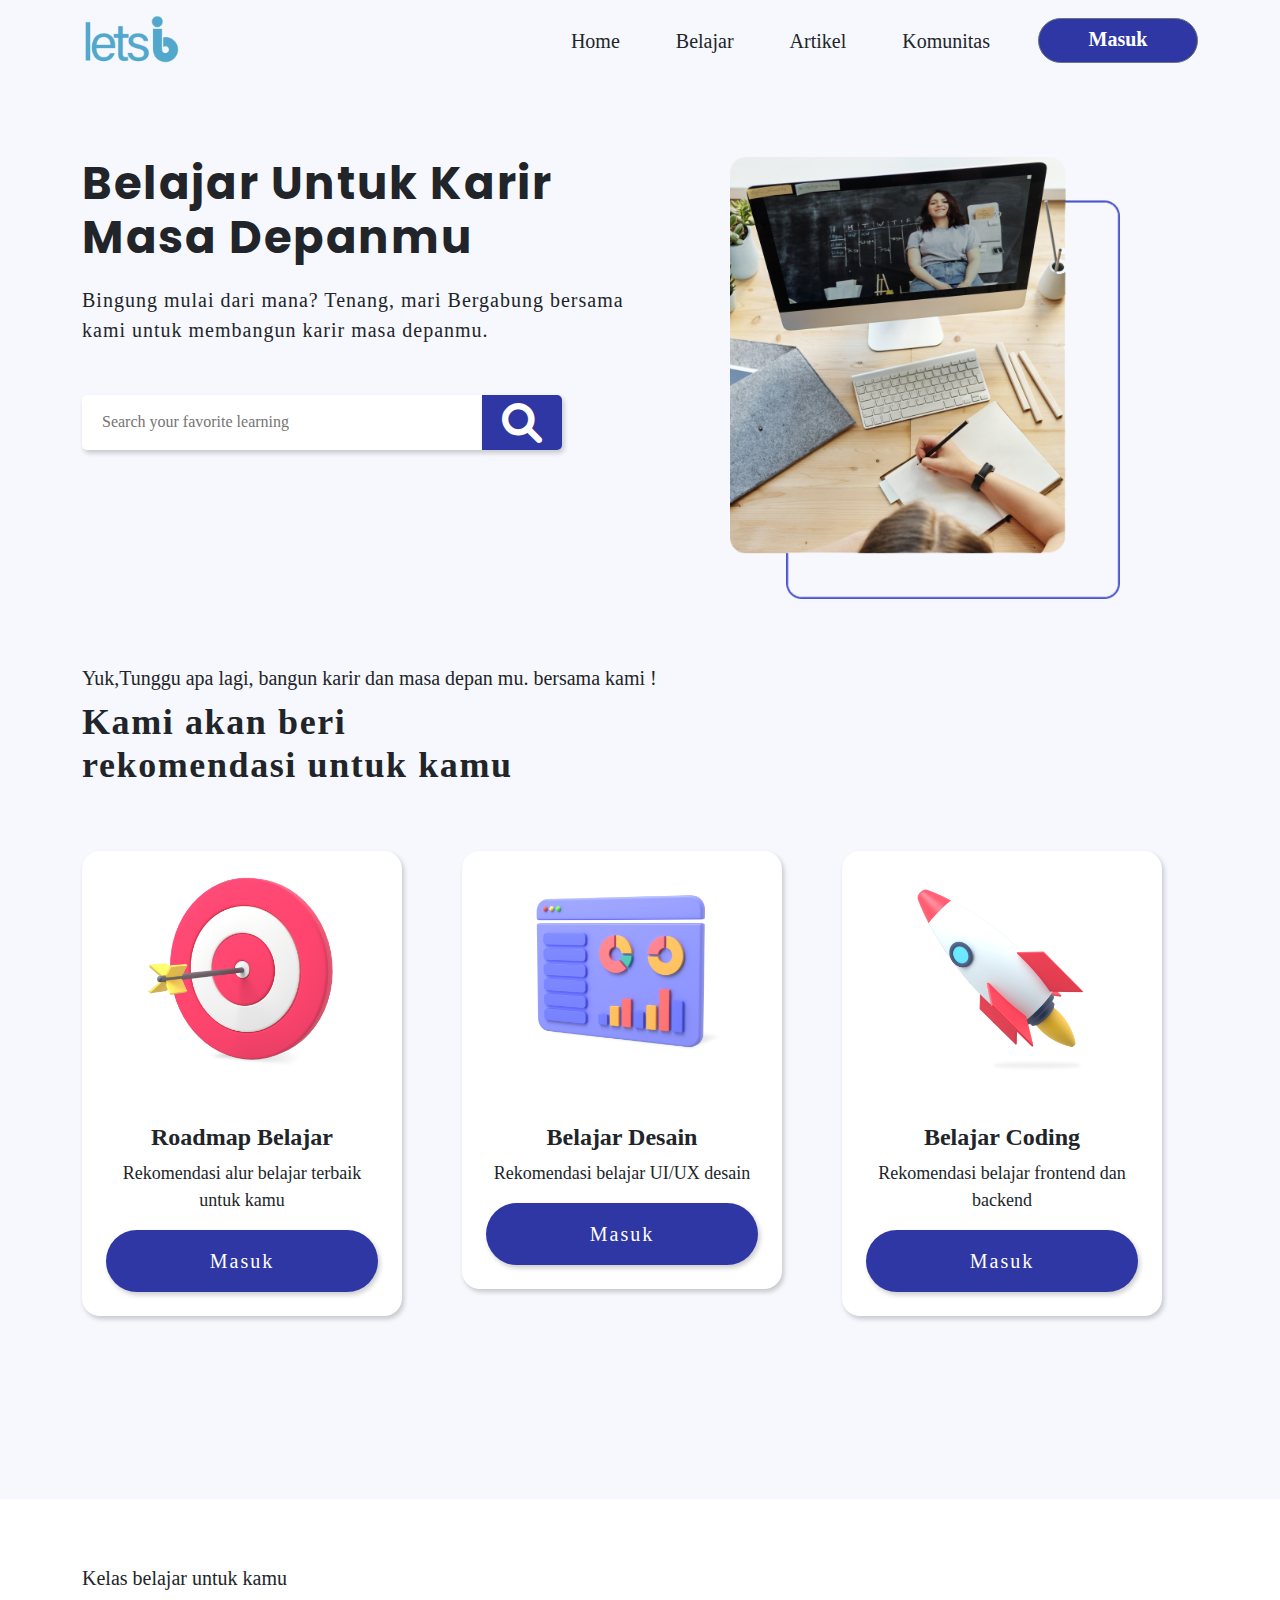
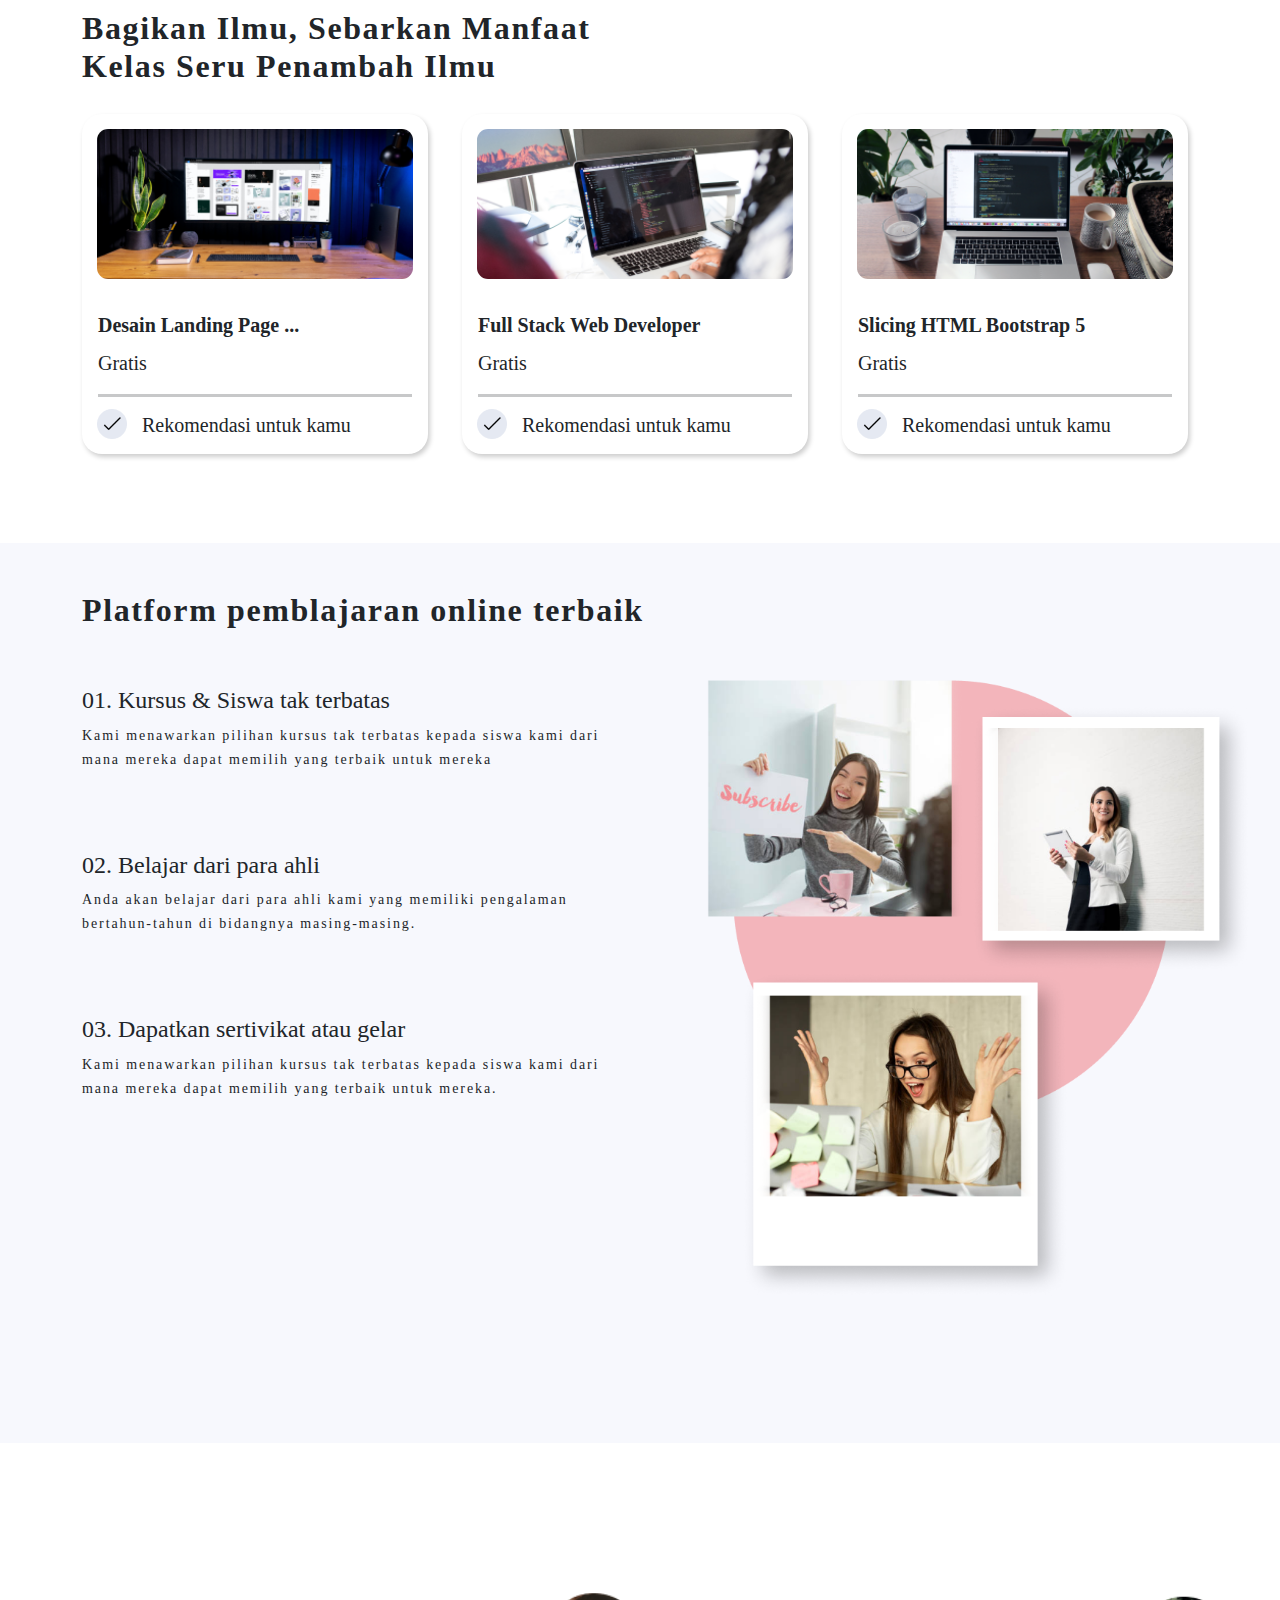
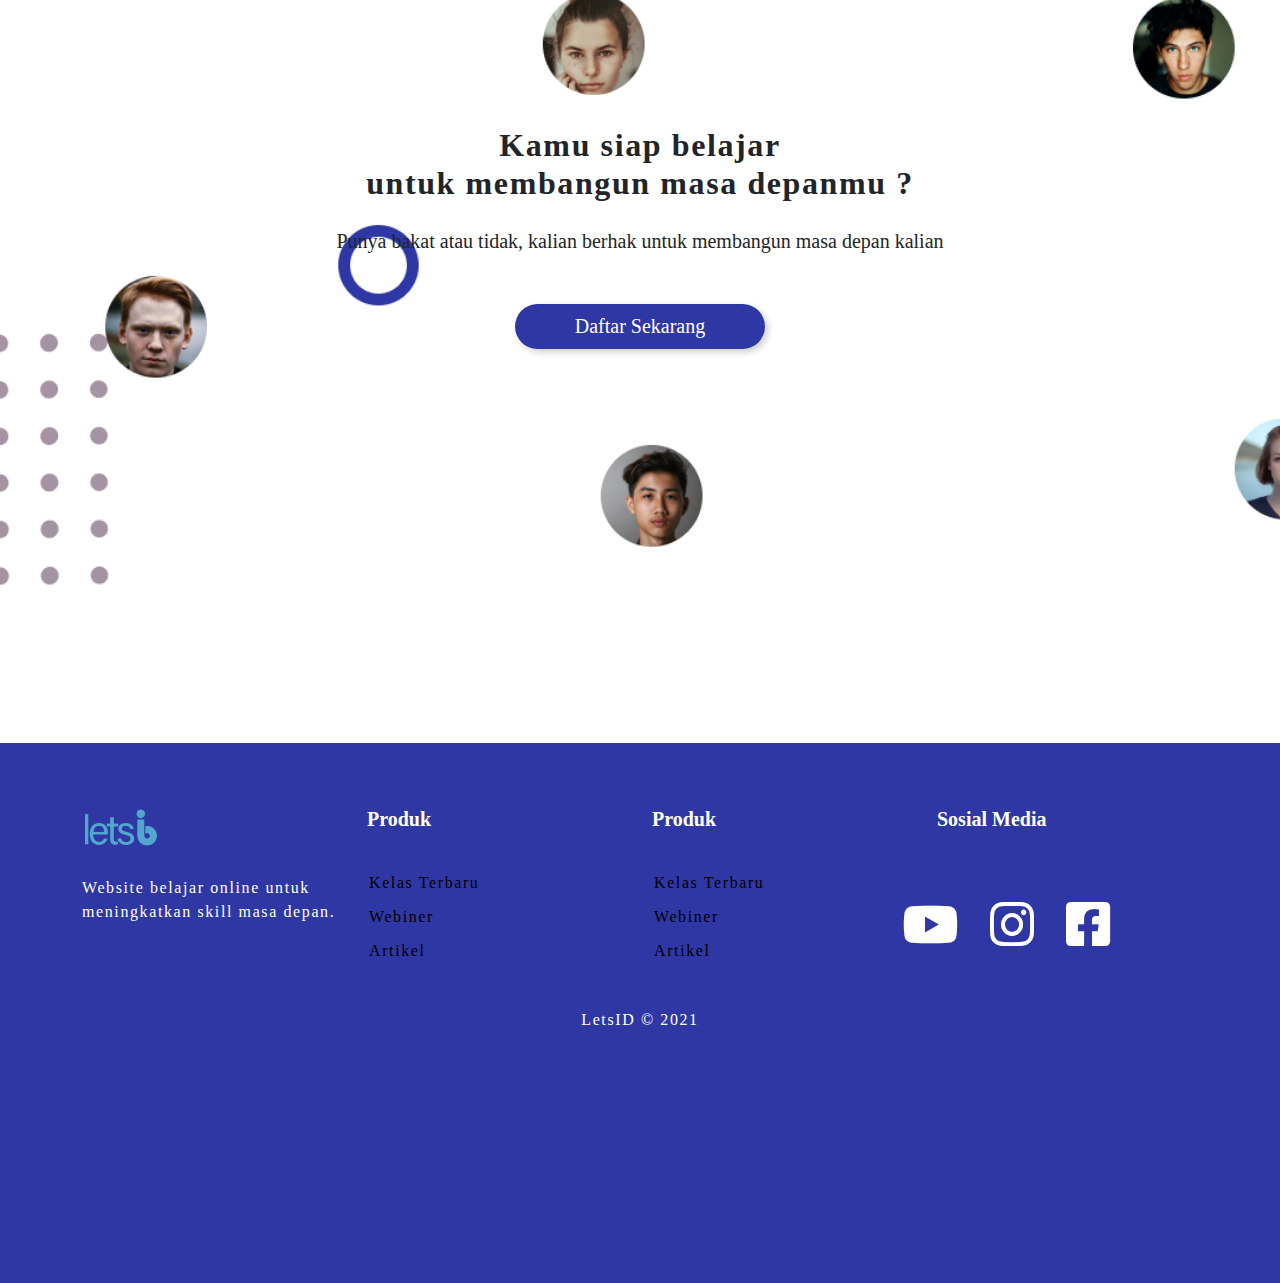
==== commit 715acc5e: "commit create benefit section" ====
--- a/frontend/index.html
+++ b/frontend/index.html
@@ -181,11 +181,34 @@
     </section>
 
     <!-- Benefit section -->
+    <section class="benefit-section">
+      <div class="container">
+        <div class="row">
+          <h2 class="fw-bold py-5">Platform pemblajaran online terbaik</h2>
+          <div class="col-md-6">
+            <div class="benefit-content">
+              <h4>01. Kursus & Siswa tak terbatas</h4>
+              <span class="benefit"> Kami menawarkan pilihan kursus tak terbatas kepada siswa kami dari mana mereka dapat memilih yang terbaik untuk mereka </span>
+            </div>
+            <div class="benefit-content">
+              <h4>02. Belajar dari para ahli</h4>
+              <span class="benefit"> Anda akan belajar dari para ahli kami yang memiliki pengalaman bertahun-tahun di bidangnya masing-masing. </span>
+            </div>
+            <div class="benefit-content">
+              <h4>03. Dapatkan sertivikat atau gelar</h4>
+              <span class="benefit"> Kami menawarkan pilihan kursus tak terbatas kepada siswa kami dari mana mereka dapat memilih yang terbaik untuk mereka.</span>
+            </div>
+          </div>
+          <div class="col-md-6">
+            <img src="/frontend/assets/images/benefit.png" alt="" />
+          </div>
+        </div>
+      </div>
+    </section>
 
     <section class="Daftar-section">
       <div class="container-fluid">
         <div class="Content-Daftar align-items-center text-center">
-          <img src="../frontend/assets/images/Group 41.png" alt="" class="mb-5" />
           <h3 class="mb-4 fw-bold fs-2">
             Kamu siap belajar <br />
             untuk membangun masa depanmu ?
--- a/frontend/assets/css/style.css
+++ b/frontend/assets/css/style.css
@@ -165,16 +165,16 @@
 }
 
 .Daftar-section {
-  position: relative;
+  display: flex;
+  justify-content: center;
+  align-items: center;
   padding-bottom: 5%;
   font-family: var(--font-second);
-}
-
-.Daftar-section .Content-Daftar img {
+  background-image: url(../images/jumbotron.png);
   background-size: cover;
-  width: 100%;
-}
-
+  min-height: 100vh;
+  max-width: 100%;
+}
 .Daftar-section .btn-daftar {
   background: var(--primary-color);
   width: 250px;
@@ -195,6 +195,23 @@
 
 .Daftar-section p {
   font-size: 20px;
+}
+/* benefit-section */
+.benefit-section {
+  min-height: 100vh;
+  background: var(--main-color);
+  font-family: var(--font-second);
+}
+.benefit-section .benefit-content {
+  margin-bottom: 5em;
+}
+.benefit-section .benefit {
+  letter-spacing: 0.12rem;
+  font-size: 14px;
+}
+.benefit-section img {
+  margin-top: -10%;
+  width: 600px;
 }
 
 /* course-section */
@@ -462,7 +479,19 @@
     transition: none;
   }
 
-  .Daftar-section img {
+  .Daftar-section {
+    display: flex;
+    justify-content: center;
+    align-items: center;
+    padding-bottom: 5%;
+    font-family: var(--font-second);
+    background-image: none;
+    background-size: none;
+    min-height: 80vh;
+    max-width: 100%;
+  }
+
+  .benefit-section img {
     display: none;
   }
 
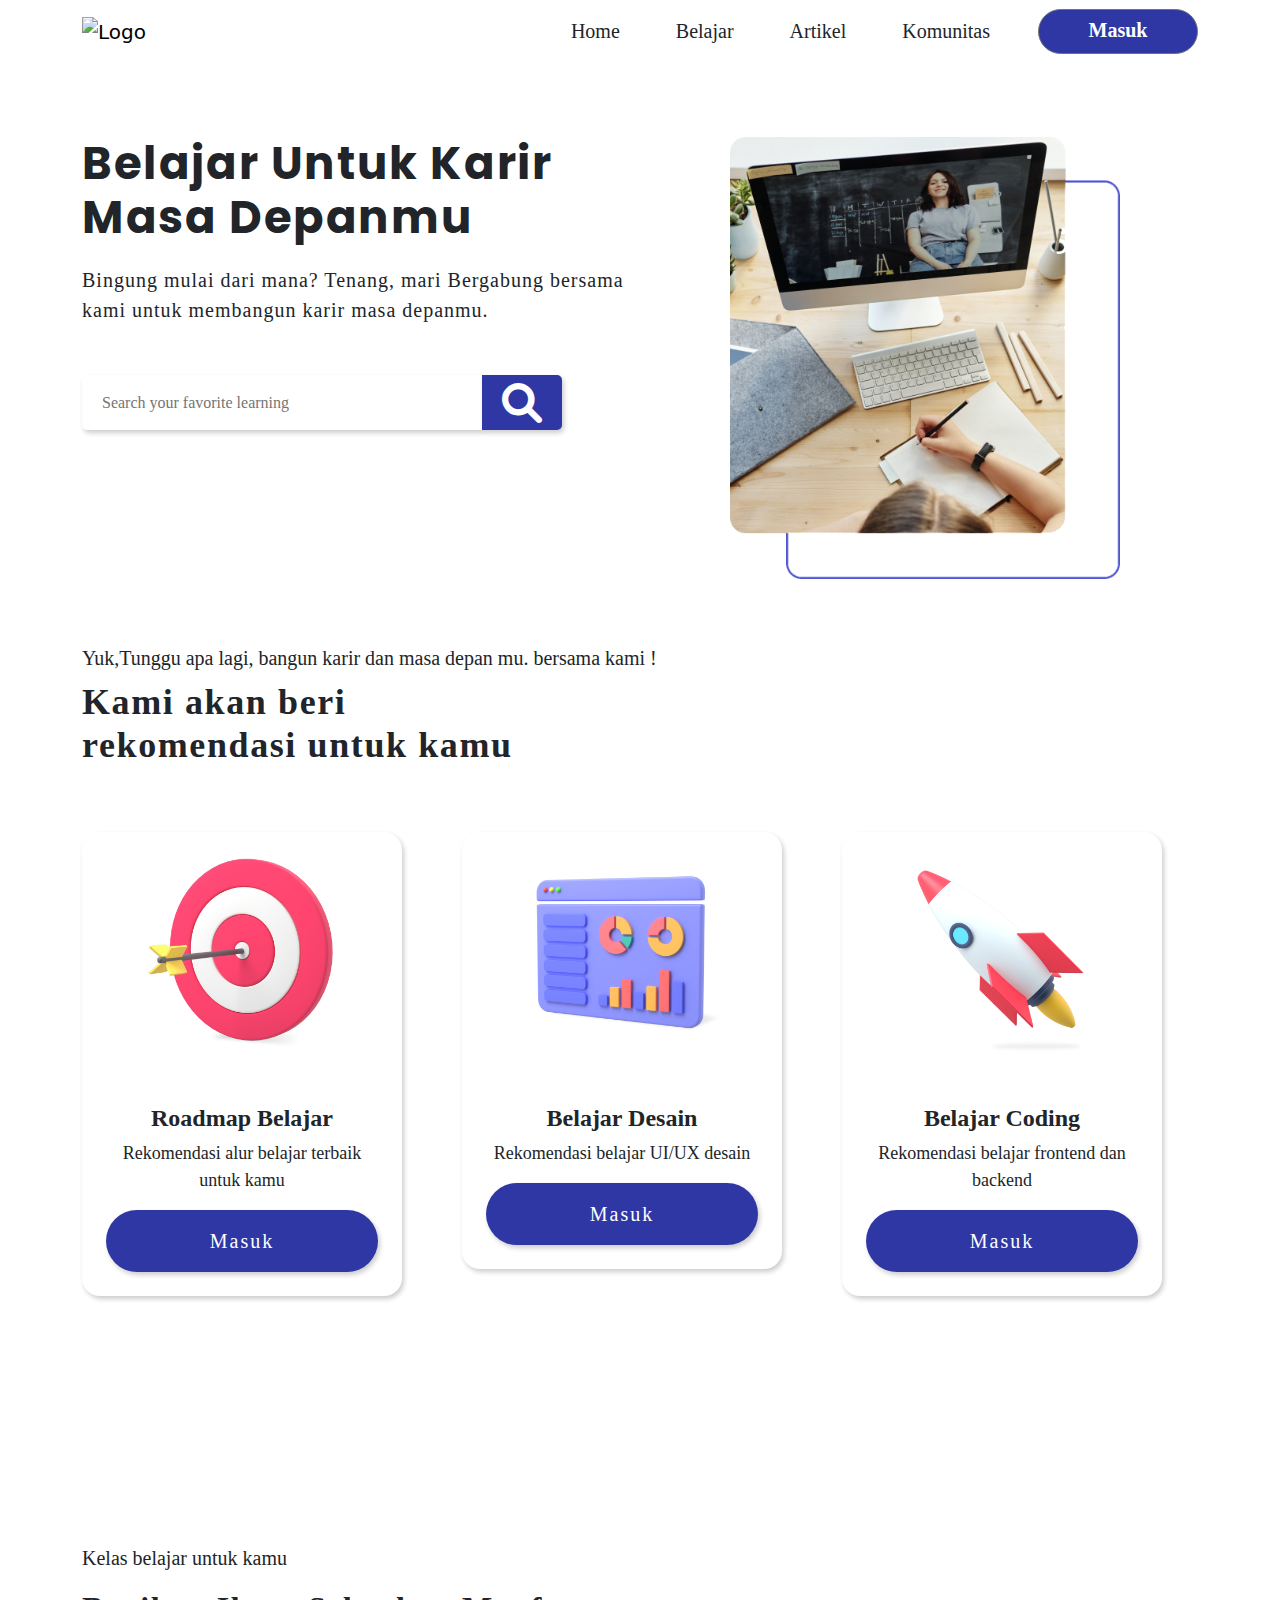
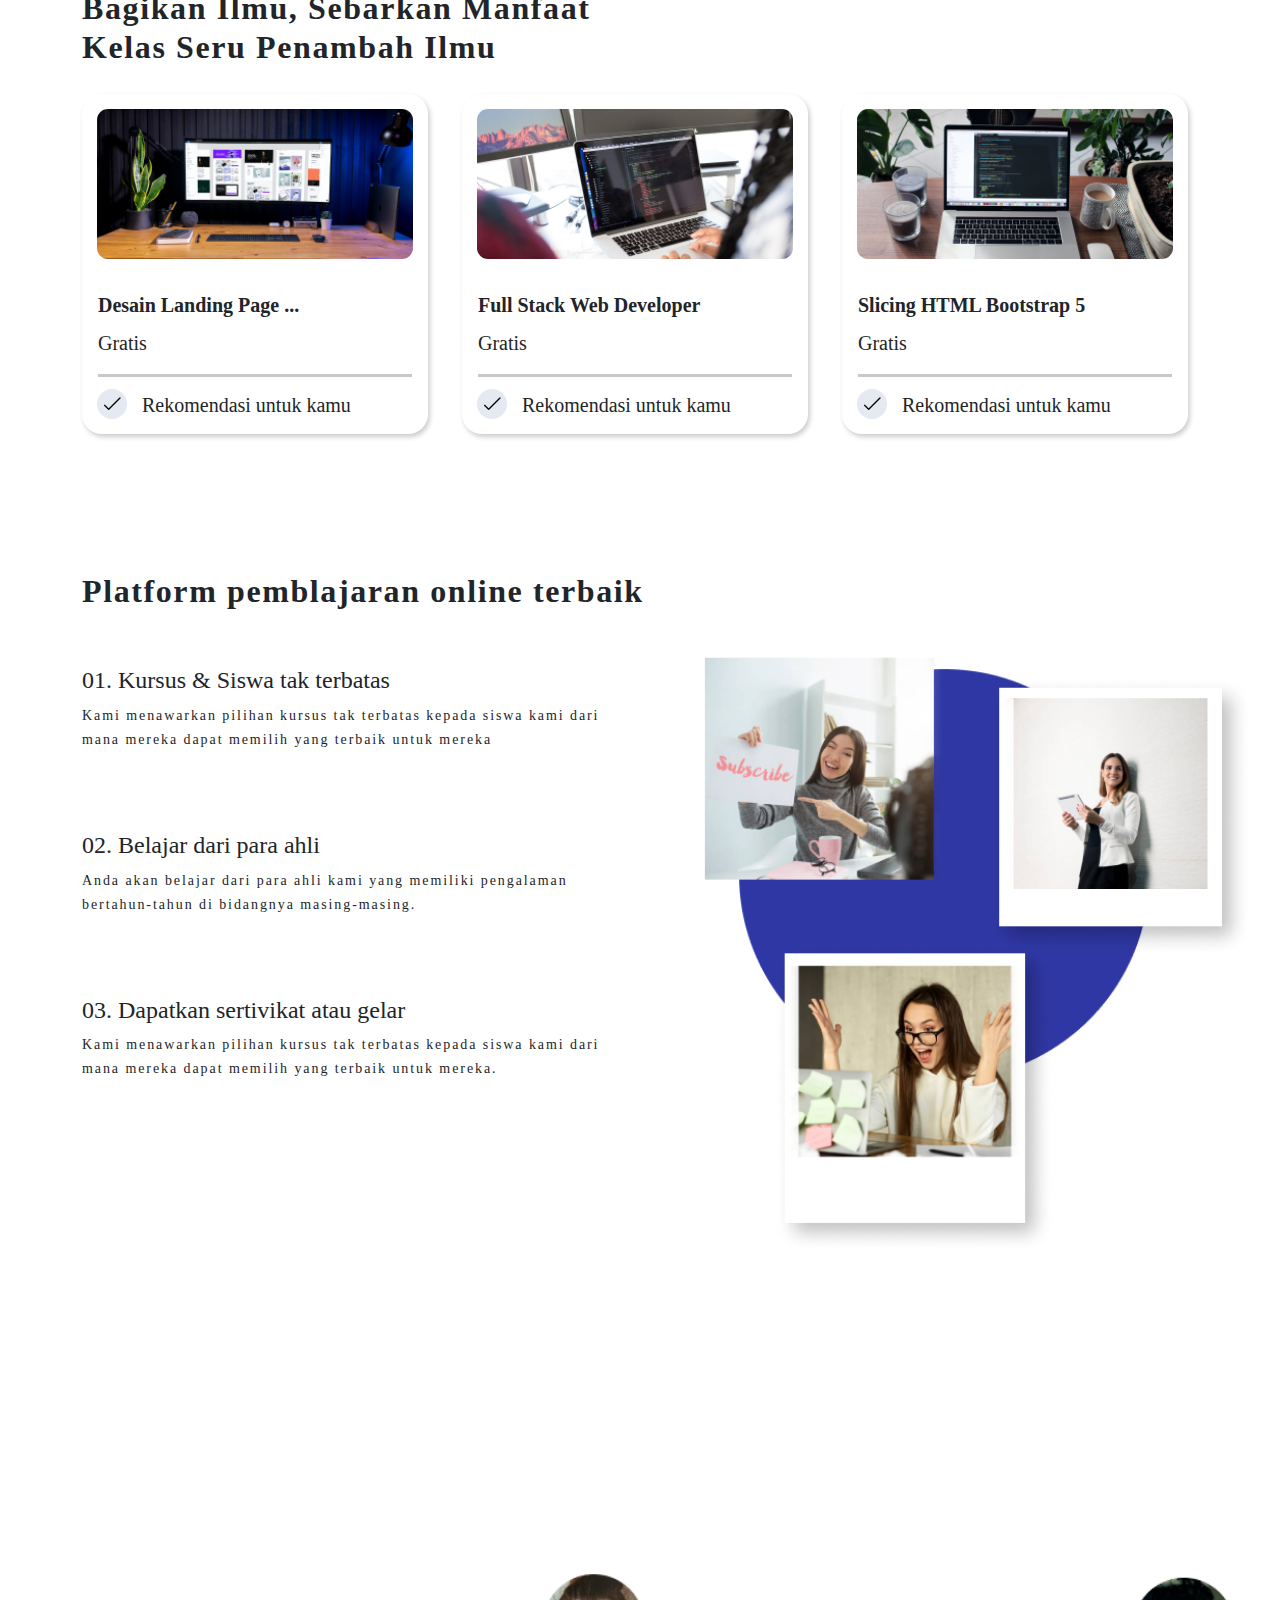
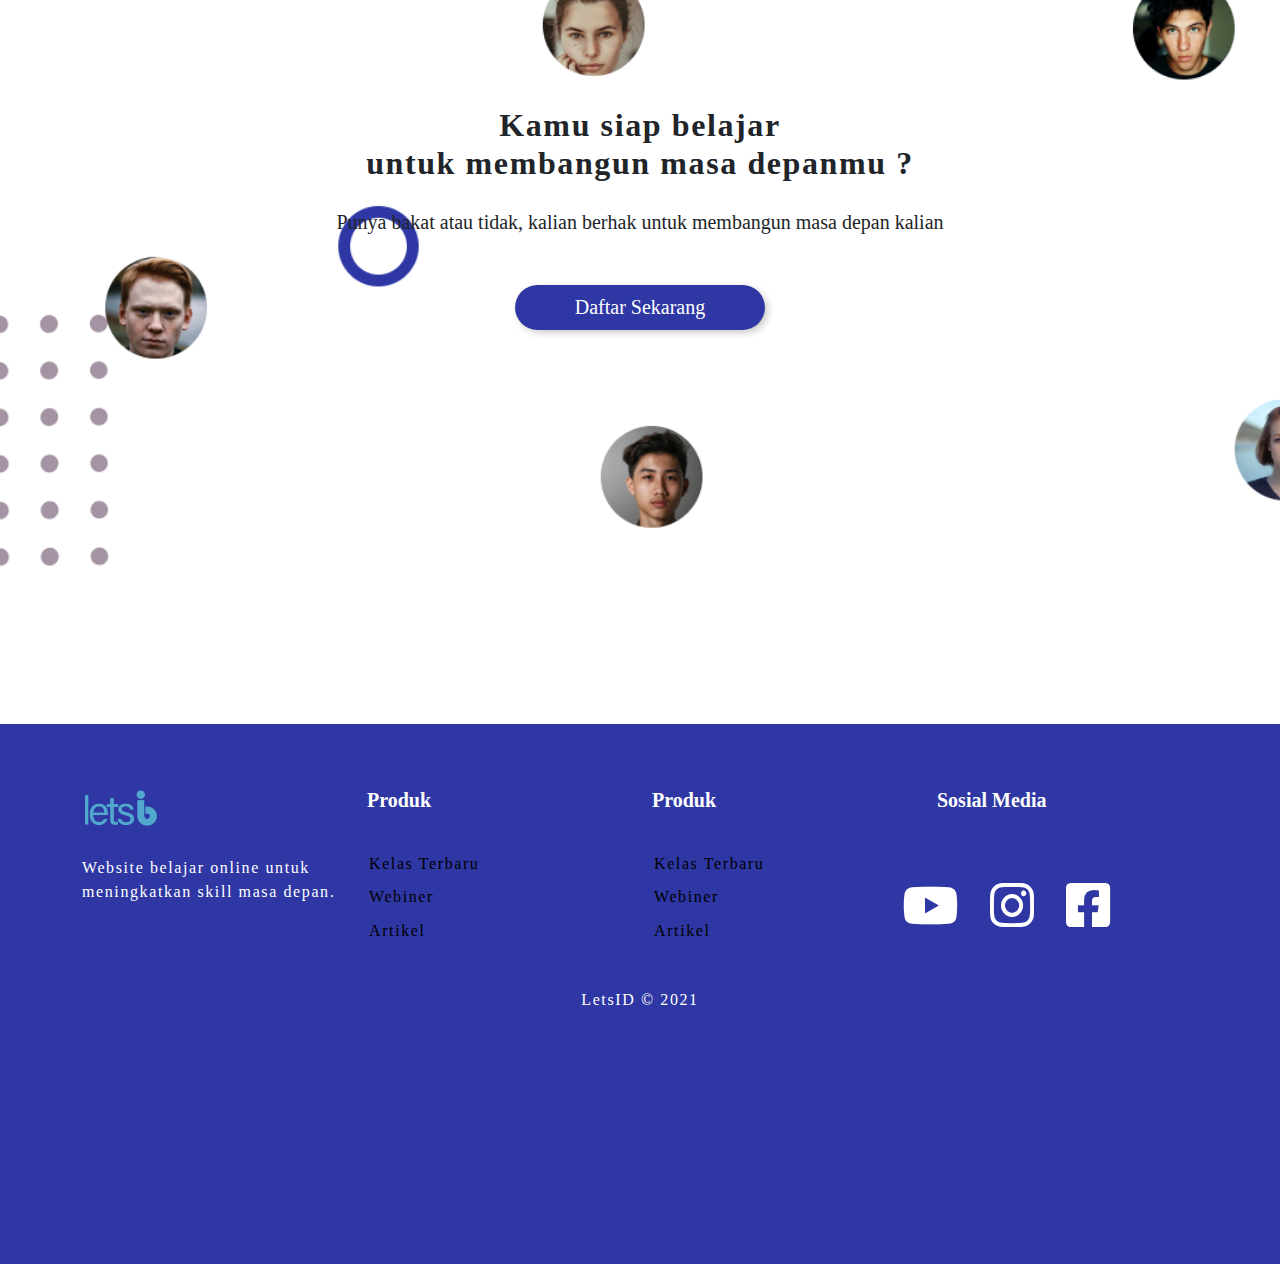
==== commit 767cc738: "commit edit logo brand" ====
--- a/frontend/index.html
+++ b/frontend/index.html
@@ -15,7 +15,7 @@
     <nav class="navbar py-2 navbar-expand-lg">
       <div class="container">
         <a class="navbar-brand" href="#">
-          <img src="assets/images/li 1.png" alt="Logo" class="Logo-Brand" />
+          <img src="assets/images/icon/acodelogo.svg" alt="Logo" class="Logo-Brand" />
         </a>
 
         <button class="navbar-toggler navbar-light" type="button" data-bs-toggle="collapse" data-bs-target="#navbarSupportedContent" aria-controls="navbarSupportedContent" aria-expanded="false" aria-label="Toggle navigation">
--- a/frontend/assets/css/style.css
+++ b/frontend/assets/css/style.css
@@ -1,8 +1,8 @@
 :root {
   --font-title: "poppins-bold";
   --font-second: "poppins";
-  --main-color: #f7f8fd;
-  --primary-color: #2f37a4;
+  --main-color: #fff;
+  --primary-color: #2e37a4;
   --secondary-color: #fe721c;
   --hover-color: #1f2579;
   --white-text: #ffffff;
@@ -18,6 +18,7 @@
 h3 {
   letter-spacing: 0.1rem;
 }
+/* Dekstop Version */
 /* Navbar */
 .navbar {
   background: var(--main-color);
@@ -28,7 +29,8 @@
   margin-right: 60px;
 }
 .navbar .Logo-Brand {
-  width: 100px;
+  width: 57.24px;
+  height: 54.47px;
 }
 .navbar .nav-link {
   font-size: 20px;
@@ -328,7 +330,7 @@
   color: #548cff;
 }
 
-/* Sigin/Sigup Page */
+/* /Sigup Page */
 .hero {
   font-family: var(--font-second);
   box-sizing: border-box;
@@ -336,24 +338,46 @@
   padding: 0;
 }
 .hero .kolom-1 {
-  background: #f6f8fd;
-  display: flex;
-  justify-content: center;
-  align-items: center;
+  background: var(--primary-color);
   min-height: 100vh;
+  color: #fff;
+}
+.hero .kolom-1 h2 {
+  font-size: 25px;
+}
+
+.hero .kolom-1 h4 {
+  margin-top: -5%;
+  font-size: 18px;
+  letter-spacing: 0.1em;
 }
 
 .hero img {
-  width: 100%;
+  width: 70%;
 }
 .hero .kolom-2 span {
   margin-top: 10px;
   margin-right: 10px;
 }
-.hero .kolom-2 .btn {
+.hero .kolom-2 .btn-login {
+  width: 118px;
+  height: 44px;
   position: relative;
   top: 3%;
   border-radius: 5px;
+  background: var(--primary-color);
+  color: #fff;
+  font-size: 18px;
+}
+.hero .kolom-2 .btn-regis {
+  width: 118px;
+  height: 44px;
+  position: relative;
+  top: 3%;
+  border-radius: 5px;
+  background: var(--primary-color);
+  color: #fff;
+  font-size: 18px;
 }
 .hero .content {
   margin-top: 20%;
@@ -397,10 +421,41 @@
   color: #eb3740;
 }
 
+/* 404 not found page */
+.notfound-section {
+  background: var(--main-color);
+  min-height: 100vh;
+  font-family: var(--font-second);
+}
+.notfound-section h1 {
+  color: var(--primary-color);
+}
+
+.notfound-section img {
+  width: 100%;
+}
+.notfound-section .btn-notfound-section {
+  background: var(--primary-color);
+  width: 250px;
+  height: 45px;
+  font-size: 20px;
+  color: #fff;
+  border-radius: 25px;
+  box-shadow: 3px 3px 7px rgba(0, 0, 0, 0.2);
+  transform: scale(1);
+  transition: 0.5s ease-in-out;
+}
+.notfound-section .btn-notfound-section:hover {
+  transform: scale(1.2);
+  transition: 0.5s ease-in-out;
+  color: #fff;
+  background: var(--hover-color);
+}
+
 /* Breakpoint */
-/* Home page */
 /* version mobile */
 @media (max-width: 575.98px) {
+  /* Landing page */
   .navbar .btn-login {
     width: 100%;
     height: 55px;
@@ -490,7 +545,7 @@
     min-height: 80vh;
     max-width: 100%;
   }
-
+  /* benefit section */
   .benefit-section img {
     display: none;
   }
@@ -506,18 +561,104 @@
     font-size: 40px;
     cursor: pointer;
   }
-  .hero .kolom-1 {
+
+  /* sign/sign up */
+  .hero .kolom-2 .btn-login {
+    margin-left: 10px;
+    width: 80px;
+    height: 44px;
+    position: relative;
+    top: 3%;
+    border-radius: 5px;
+    background: var(--primary-color);
+    color: #fff;
+    font-size: 18px;
+  }
+  .hero .kolom-2 .btn-regis {
+    margin-left: 5px;
+    width: 90px;
+    height: 40px;
+    position: relative;
+    top: 3%;
+    border-radius: 5px;
+    background: var(--primary-color);
+    color: #fff;
+    font-size: 16px;
+  }
+
+  .hero {
+    background: var(--main-color);
+    min-height: 100vh;
+  }
+  .hero .first-column {
     display: none;
   }
-  .hero .kolom-2 {
+  .hero .btn-sigup {
     position: relative;
-  }
+    top: 4em;
+    left: -3em;
+    right: 0;
+  }
+
   .hero .btn-sigup button {
     position: relative;
-    right: 30px;
-    margin-bottom: 10px;
+    width: 300px;
+    height: 80px;
+  }
+  .hero .btn-sigup .logo {
+    position: relative;
+    transform: translateX(50%);
+  }
+
+  .hero .btn-sigup .btn-icon {
+    width: 40px;
+    padding-top: 30px;
+  }
+
+  .hero .btn-sigup .logo {
+    width: 130px;
+  }
+
+  .hero .content h3 {
+    font-size: 20px;
+    position: absolute;
+    top: 5em;
+    left: 0;
+    bottom: 0;
+    text-align: center;
+  }
+  .hero .content p {
+    display: none;
+  }
+  .hero .ketentuan {
+    position: absolute;
+    bottom: 0;
+  }
+
+  /* notfound page */
+  .notfound-section img {
     width: 100%;
   }
+  /* akhir landing page */
+
+  /* 404 not found page */
+  .notfound-section .container {
+    display: flex;
+    justify-content: center;
+    align-items: center;
+    min-height: 80vh;
+  }
+  .notfound-section h1 {
+    font-size: 40px;
+    letter-spacing: 0.1rem;
+  }
+  .notfound-section h1,
+  h2,
+  img,
+  .btn-notfound-section {
+    padding-bottom: 2rem;
+  }
+  /* sign in/up */
 }
 
 /* akhir breakpoint */
